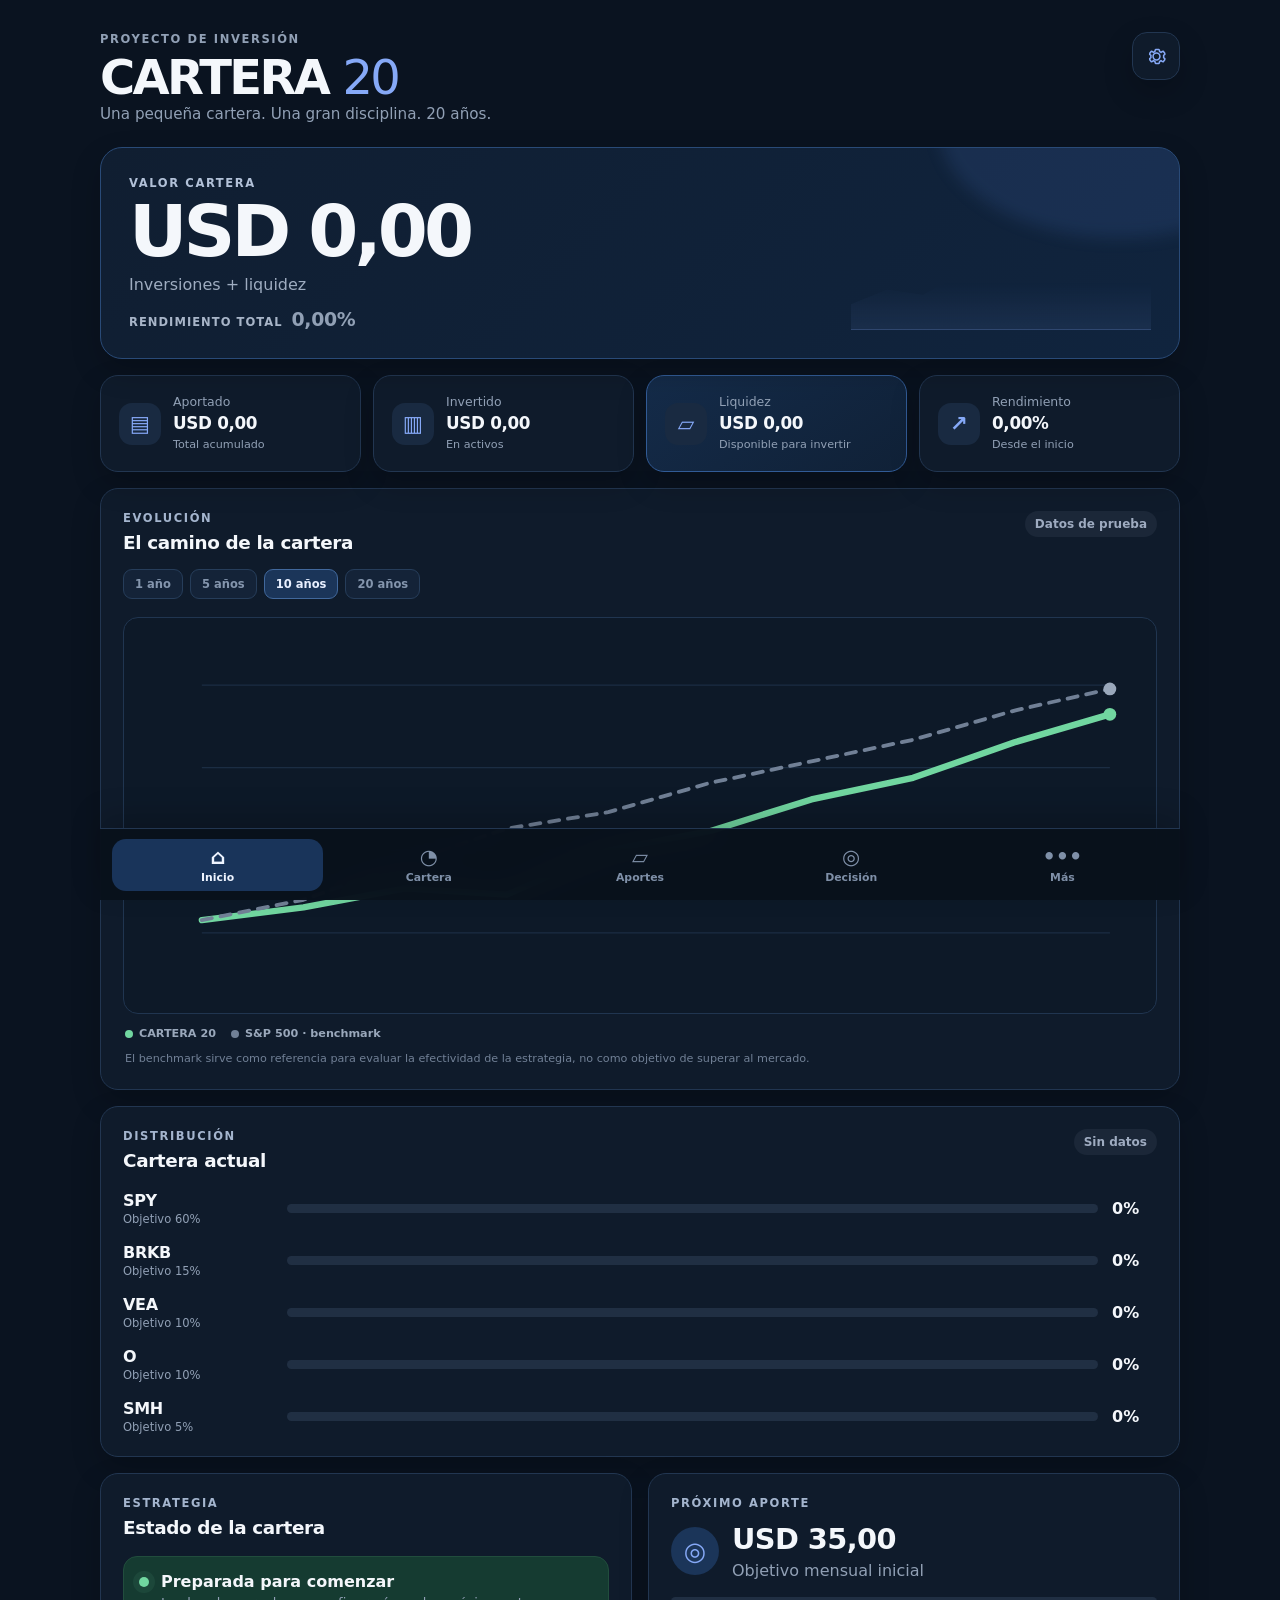
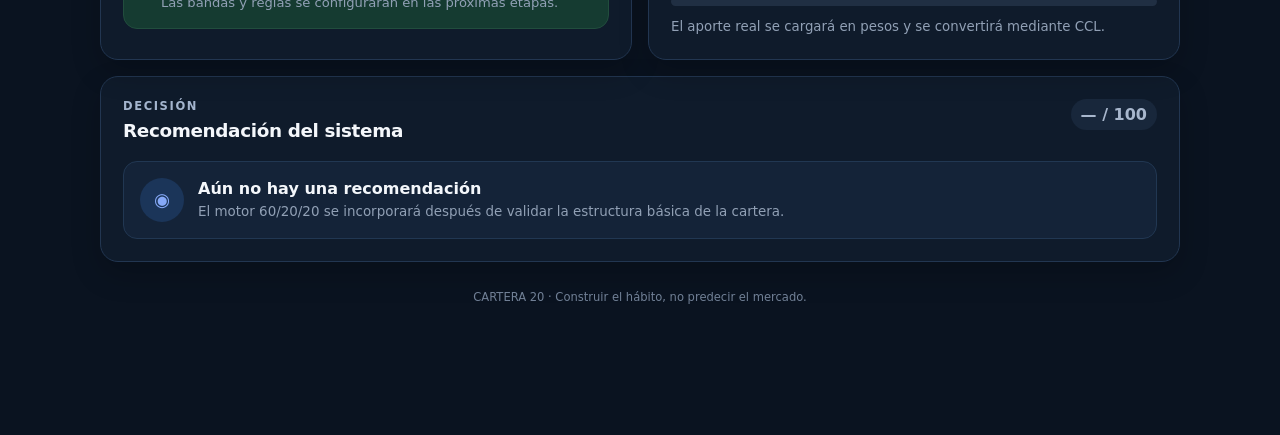
==== index.html @ 39bc940f "Fix Decision navigation from Dashboard" ====
<!DOCTYPE html>
<html lang="es">
<head>
  <meta charset="UTF-8">
  <meta name="viewport" content="width=device-width, initial-scale=1.0">
  <meta name="theme-color" content="#0d1726">
  <title>CARTERA 20</title>
  <link rel="stylesheet" href="style.css">
  <style>
    .evolution-panel { overflow: hidden; }
    .evolution-controls { display:flex; gap:7px; margin:-4px 0 18px; overflow-x:auto; scrollbar-width:none; }
    .evolution-controls::-webkit-scrollbar { display:none; }
    .evolution-controls button { border:1px solid #263d5a; background:#142338; color:#8495ad; border-radius:9px; padding:7px 11px; font-size:.72rem; font-weight:750; cursor:pointer; white-space:nowrap; }
    .evolution-controls button.active { background:#1b3559; border-color:#41689c; color:#e8efff; }
    .chart-wrap { width:100%; overflow:hidden; border:1px solid #203550; border-radius:15px; background:#0d1928; padding:10px 8px 4px; }
    .evolution-chart { display:block; width:100%; height:auto; min-height:190px; }
    .chart-grid { stroke:#1b2d43; stroke-width:1; }
    .portfolio-line { fill:none; stroke:#71d6a0; stroke-width:5; stroke-linecap:round; stroke-linejoin:round; }
    .benchmark-line { fill:none; stroke:#718096; stroke-width:3; stroke-linecap:round; stroke-linejoin:round; stroke-dasharray:8 7; }
    .portfolio-point { fill:#71d6a0; }
    .benchmark-point { fill:#9aa8bb; }
    .chart-legend { display:flex; flex-wrap:wrap; gap:15px; margin:13px 2px 0; color:#9aa8bb; font-size:.7rem; font-weight:700; }
    .chart-legend span { display:flex; align-items:center; gap:6px; }
    .legend-dot { width:8px; height:8px; display:inline-block; border-radius:50%; }
    .portfolio-dot { background:#71d6a0; }
    .benchmark-dot { background:#718096; }
    .chart-note { margin:11px 2px 0; color:#718096; font-size:.7rem; line-height:1.45; }
    @media (max-width:480px) { .evolution-chart { min-height:165px; } .chart-legend { gap:10px; } }
  </style>
</head>
<body>
  <main class="app-shell">
    <header class="topbar">
      <div>
        <p class="eyebrow">PROYECTO DE INVERSIÓN</p>
        <h1>CARTERA <span>20</span></h1>
        <p class="tagline">Una pequeña cartera. Una gran disciplina. 20 años.</p>
      </div>
      <button class="icon-button" aria-label="Configuración" title="Configuración">
        <svg viewBox="0 0 24 24" aria-hidden="true"><path d="M12 8.4a3.6 3.6 0 1 0 0 7.2 3.6 3.6 0 0 0 0-7.2Z"/><path d="m19.4 13.2 1.3 1-.1 1.1-1.6 2.1-1.1-.2-1.2-.9a8 8 0 0 1-1.5.9l-.2 1.5-.9.7h-2.6l-.9-.7-.2-1.5a8 8 0 0 1-1.5-.9l-1.2.9-1.1.2-1.6-2.1-.1-1.1 1.3-1a8 8 0 0 1 0-2.4l-1.3-1 .1-1.1 1.6-2.1 1.1.2 1.2.9a8 8 0 0 1 1.5-.9l.2-1.5.9-.7h2.6l.9.7.2 1.5a8 8 0 0 1 1.5.9l1.2-.9 1.1-.2 1.6 2.1.1 1.1-1.3 1a8 8 0 0 1 0 2.4Z"/></svg>
      </button>
    </header>
    <section class="hero-card"><div><p class="section-label">VALOR CARTERA</p><div class="hero-value">USD 0,00</div><p class="hero-subtitle">Inversiones + liquidez</p><div style="display:flex;align-items:baseline;gap:9px;margin-top:14px;"><span style="color:#a8b5c8;font-size:.72rem;text-transform:uppercase;letter-spacing:.09em;font-weight:750;">Rendimiento total</span><strong style="color:#91a0b5;font-size:1.18rem;letter-spacing:-.02em;">0,00%</strong></div></div><div class="hero-chart-placeholder" aria-hidden="true"></div></section>
    <section class="stats-grid"><article class="stat-card"><div class="stat-icon">▤</div><div><span>Aportado</span><strong>USD 0,00</strong><small>Total acumulado</small></div></article><article class="stat-card"><div class="stat-icon">▥</div><div><span>Invertido</span><strong>USD 0,00</strong><small>En activos</small></div></article><article class="stat-card highlight"><div class="stat-icon">▱</div><div><span>Liquidez</span><strong>USD 0,00</strong><small>Disponible para invertir</small></div></article><article class="stat-card"><div class="stat-icon">↗</div><div><span>Rendimiento</span><strong>0,00%</strong><small>Desde el inicio</small></div></article></section>
    <section class="panel evolution-panel"><div class="panel-heading"><div><p class="section-label">EVOLUCIÓN</p><h2>El camino de la cartera</h2></div><span class="status neutral">Datos de prueba</span></div><div class="evolution-controls" aria-label="Período del gráfico"><button type="button">1 año</button><button type="button">5 años</button><button type="button" class="active">10 años</button><button type="button">20 años</button></div><div class="chart-wrap"><svg class="evolution-chart" viewBox="0 0 800 300" role="img" aria-label="Evolución ilustrativa de CARTERA 20 y benchmark S&P 500"><line x1="55" y1="45" x2="770" y2="45" class="chart-grid"/><line x1="55" y1="110" x2="770" y2="110" class="chart-grid"/><line x1="55" y1="175" x2="770" y2="175" class="chart-grid"/><line x1="55" y1="240" x2="770" y2="240" class="chart-grid"/><polyline points="55,230 135,220 215,205 295,210 375,175 455,160 535,135 615,118 695,90 770,68" class="portfolio-line"/><polyline points="55,230 135,214 215,185 295,158 375,145 455,122 535,105 615,88 695,65 770,48" class="benchmark-line"/><circle cx="770" cy="68" r="5" class="portfolio-point"/><circle cx="770" cy="48" r="5" class="benchmark-point"/></svg></div><div class="chart-legend"><span><i class="legend-dot portfolio-dot"></i>CARTERA 20</span><span><i class="legend-dot benchmark-dot"></i>S&amp;P 500 · benchmark</span></div><p class="chart-note">El benchmark sirve como referencia para evaluar la efectividad de la estrategia, no como objetivo de superar al mercado.</p></section>
    <section class="panel"><div class="panel-heading"><div><p class="section-label">DISTRIBUCIÓN</p><h2>Cartera actual</h2></div><span class="status neutral">Sin datos</span></div><div class="allocation-list"><div class="allocation-row"><div class="asset-name"><strong>SPY</strong><span>Objetivo 60%</span></div><div class="allocation-track"><div class="allocation-fill" style="width:0%"></div></div><strong>0%</strong></div><div class="allocation-row"><div class="asset-name"><strong>BRKB</strong><span>Objetivo 15%</span></div><div class="allocation-track"><div class="allocation-fill" style="width:0%"></div></div><strong>0%</strong></div><div class="allocation-row"><div class="asset-name"><strong>VEA</strong><span>Objetivo 10%</span></div><div class="allocation-track"><div class="allocation-fill" style="width:0%"></div></div><strong>0%</strong></div><div class="allocation-row"><div class="asset-name"><strong>O</strong><span>Objetivo 10%</span></div><div class="allocation-track"><div class="allocation-fill" style="width:0%"></div></div><strong>0%</strong></div><div class="allocation-row"><div class="asset-name"><strong>SMH</strong><span>Objetivo 5%</span></div><div class="allocation-track"><div class="allocation-fill" style="width:0%"></div></div><strong>0%</strong></div></div></section>
    <section class="two-column"><article class="panel strategy-card"><p class="section-label">ESTRATEGIA</p><h2>Estado de la cartera</h2><div class="strategy-status"><span class="status-dot"></span><div><strong>Preparada para comenzar</strong><p>Las bandas y reglas se configurarán en las próximas etapas.</p></div></div></article><article class="panel contribution-card"><p class="section-label">PRÓXIMO APORTE</p><div class="contribution-main"><div class="target-icon">◎</div><div><h2>USD 35,00</h2><p class="muted">Objetivo mensual inicial</p></div></div><div class="progress-track"><div class="progress-fill" style="width:0%"></div></div><small>El aporte real se cargará en pesos y se convertirá mediante CCL.</small></article></section>
    <section class="panel recommendation-card"><div class="panel-heading"><div><p class="section-label">DECISIÓN</p><h2>Recomendación del sistema</h2></div><span class="score-placeholder">— / 100</span></div><div class="empty-recommendation"><div class="decision-icon">◉</div><div><strong>Aún no hay una recomendación</strong><p>El motor 60/20/20 se incorporará después de validar la estructura básica de la cartera.</p></div></div></section><footer><p>CARTERA 20 · Construir el hábito, no predecir el mercado.</p></footer>
  </main>
  <nav class="bottom-nav" aria-label="Navegación principal"><a class="nav-item active" href="index.html"><span class="nav-icon">⌂</span><span>Inicio</span></a><a class="nav-item" href="cartera.html"><span class="nav-icon">◔</span><span>Cartera</span></a><a class="nav-item" href="aportes.html"><span class="nav-icon">▱</span><span>Aportes</span></a><a class="nav-item" href="decision.html"><span class="nav-icon">◎</span><span>Decisión</span></a><a class="nav-item" href="#"><span class="nav-icon">•••</span><span>Más</span></a></nav>
</body>
</html>
---- style.css ----
* { box-sizing: border-box; }

:root {
  --bg: #0a1320;
  --surface: #0f1b2b;
  --surface-2: #142338;
  --surface-3: #192a41;
  --text: #f4f7fb;
  --muted: #91a0b5;
  --line: #223651;
  --accent: #86a9f7;
  --accent-strong: #5d8fe9;
  --accent-soft: #1b3559;
  --success: #71d6a0;
  --success-soft: #153b31;
  --shadow: 0 12px 30px rgba(0, 0, 0, .20);
}

html { scroll-behavior: smooth; }
body { margin: 0; padding-bottom: 92px; background: var(--bg); color: var(--text); font-family: Inter, ui-sans-serif, system-ui, -apple-system, BlinkMacSystemFont, "Segoe UI", sans-serif; }
button, a { font: inherit; } button { color: inherit; }
.app-shell { width: min(1080px, calc(100% - 32px)); margin: 0 auto; padding: 32px 0 28px; }
.topbar { display: flex; align-items: flex-start; justify-content: space-between; gap: 20px; margin-bottom: 24px; }
.eyebrow, .section-label { margin: 0 0 7px; font-size: .72rem; font-weight: 800; letter-spacing: .14em; color: var(--muted); }
.section-label { color: #a4b5ce; }
h1, h2, p { margin-top: 0; } h1 { margin-bottom: 4px; font-size: clamp(2rem, 5vw, 3rem); line-height: 1; letter-spacing: -.055em; } h1 span { color: var(--accent); font-weight: 400; } h2 { margin-bottom: 0; font-size: 1.15rem; letter-spacing: -.02em; }
.tagline { margin: 0; color: var(--muted); font-size: .95rem; }
.icon-button { width: 48px; height: 48px; display: grid; place-items: center; flex: 0 0 auto; border: 1px solid var(--line); border-radius: 15px; background: var(--surface); box-shadow: var(--shadow); cursor: pointer; text-decoration: none; color: var(--accent); font-size: 1.4rem; }
.icon-button svg { width: 23px; height: 23px; fill: none; stroke: var(--accent); stroke-width: 1.6; stroke-linecap: round; stroke-linejoin: round; }

.hero-card { position: relative; overflow: hidden; display: flex; align-items: flex-end; justify-content: space-between; min-height: 190px; padding: 28px; margin-bottom: 16px; border: 1px solid #294a77; border-radius: 22px; background: linear-gradient(135deg, #101e31 0%, #10243e 100%); box-shadow: var(--shadow); }
.hero-card::after { content: ""; position: absolute; width: 360px; height: 220px; right: -120px; top: -130px; border-radius: 50%; background: rgba(93, 143, 233, .12); filter: blur(8px); }
.hero-card .section-label { color: #b2c1d8; }
.hero-value { font-size: clamp(2.6rem, 7vw, 4.5rem); line-height: .95; font-weight: 760; letter-spacing: -.055em; }
.hero-subtitle { margin: 10px 0 0; color: #9eacc0; }
.hero-chart-placeholder { width: 300px; height: 105px; opacity: .55; background: linear-gradient(180deg, transparent 54%, rgba(134,169,247,.16)); clip-path: polygon(0 75%, 12% 61%, 24% 66%, 36% 47%, 48% 51%, 61% 28%, 73% 38%, 85% 20%, 100% 4%, 100% 100%, 0 100%); border-bottom: 1px solid rgba(134,169,247,.5); }

.stats-grid { display: grid; grid-template-columns: repeat(4, 1fr); gap: 12px; margin-bottom: 16px; }
.stat-card, .panel { background: var(--surface); border: 1px solid var(--line); border-radius: 18px; box-shadow: var(--shadow); }
.stat-card { display: flex; gap: 12px; align-items: center; padding: 18px; }
.stat-icon { width: 42px; height: 42px; flex: 0 0 42px; display: grid; place-items: center; border-radius: 13px; background: var(--surface-3); color: var(--accent); font-size: 1.35rem; font-weight: 700; }
.stat-card span { display: block; color: var(--muted); font-size: .78rem; margin-bottom: 4px; } .stat-card strong { display: block; font-size: 1.05rem; letter-spacing: -.02em; } .stat-card small { display: block; margin-top: 4px; color: var(--muted); font-size: .7rem; }
.stat-card.highlight { border-color: #315b96; background: linear-gradient(145deg, #142b49, #102137); }

.panel { padding: 22px; margin-bottom: 16px; }
.panel-heading { display: flex; justify-content: space-between; align-items: flex-start; gap: 16px; margin-bottom: 20px; }
.status, .asset-status { padding: 6px 10px; border-radius: 999px; font-size: .75rem; font-weight: 700; white-space: nowrap; }
.status.neutral, .asset-status.neutral { background: #1b2738; color: #9eabc0; }
.status-dot { width: 10px; height: 10px; flex: 0 0 10px; margin-top: 5px; border-radius: 50%; background: var(--success); box-shadow: 0 0 0 6px rgba(113,214,160,.08); }

.allocation-list { display: grid; gap: 17px; }
.allocation-row { display: grid; grid-template-columns: 150px 1fr 45px; gap: 14px; align-items: center; }
.asset-name { display: flex; flex-direction: column; gap: 2px; } .asset-name strong { letter-spacing: -.02em; } .asset-name span { color: var(--muted); font-size: .72rem; }
.allocation-track, .progress-track { height: 9px; background: #202f43; border-radius: 999px; overflow: hidden; }
.allocation-fill, .progress-fill { height: 100%; background: linear-gradient(90deg, #668edc, #94b3fa); border-radius: inherit; }

.two-column { display: grid; grid-template-columns: 1fr 1fr; gap: 16px; }
.strategy-status { display: flex; gap: 12px; margin-top: 18px; padding: 15px; border: 1px solid #214d3d; border-radius: 14px; background: var(--success-soft); }
.strategy-status strong { display: block; } .strategy-status p { margin: 3px 0 0; color: var(--muted); font-size: .82rem; line-height: 1.4; }
.contribution-main { display: flex; align-items: center; gap: 13px; margin-top: 12px; } .contribution-card h2 { font-size: 1.8rem; }
.target-icon, .decision-icon { width: 48px; height: 48px; flex: 0 0 48px; display: grid; place-items: center; border-radius: 50%; background: var(--accent-soft); color: var(--accent); font-size: 1.6rem; }
.muted { color: var(--muted); margin: 5px 0 0; } .progress-track { margin: 17px 0 10px; } small { color: var(--muted); line-height: 1.4; }
.score-placeholder { padding: 6px 10px; border-radius: 999px; background: #18273b; font-weight: 800; color: #a8b7cd; }
.empty-recommendation { display: flex; align-items: center; gap: 14px; padding: 16px; border: 1px solid #213752; border-radius: 14px; background: var(--surface-2); }
.decision-icon { width: 44px; height: 44px; flex-basis: 44px; font-size: 1.15rem; } .empty-recommendation p { margin: 4px 0 0; color: var(--muted); font-size: .84rem; line-height: 1.45; }

/* Pantalla Cartera */
.portfolio-summary { display: grid; grid-template-columns: 1fr auto auto; gap: 24px; align-items: end; padding: 24px; margin-bottom: 16px; border: 1px solid #294a77; border-radius: 20px; background: linear-gradient(135deg, #101e31 0%, #10243e 100%); box-shadow: var(--shadow); }
.portfolio-total { font-size: clamp(2.2rem, 6vw, 3.5rem); font-weight: 760; line-height: .95; letter-spacing: -.05em; }
.portfolio-mini-stat { min-width: 100px; padding-left: 20px; border-left: 1px solid #2b4668; } .portfolio-mini-stat span { display: block; color: var(--muted); font-size: .72rem; margin-bottom: 5px; } .portfolio-mini-stat strong { font-size: 1.35rem; }
.portfolio-list { display: grid; gap: 12px; }
.asset-card { padding: 17px; border: 1px solid #213650; border-radius: 16px; background: var(--surface-2); }
.asset-head { display: grid; grid-template-columns: 52px 1fr auto; gap: 12px; align-items: center; }
.ticker-badge { width: 52px; height: 42px; display: grid; place-items: center; border-radius: 11px; background: var(--surface-3); color: var(--accent); font-weight: 850; letter-spacing: -.03em; }
.asset-title strong { display: block; font-size: .96rem; } .asset-title span { display: block; margin-top: 3px; color: var(--muted); font-size: .7rem; }
.asset-metrics { display: grid; grid-template-columns: repeat(4, 1fr); gap: 8px; margin: 16px 0 13px; padding: 12px 0; border-top: 1px solid #20334d; border-bottom: 1px solid #20334d; }
.asset-metrics span { display: block; color: var(--muted); font-size: .67rem; margin-bottom: 3px; } .asset-metrics strong { font-size: .9rem; }
.asset-progress { display: flex; align-items: center; gap: 10px; } .asset-progress-track { height: 6px; flex: 1; overflow: hidden; background: #202f43; border-radius: 999px; } .asset-progress-fill { height: 100%; background: #6e92df; border-radius: inherit; } .asset-progress > span { color: #91a0b5; font-size: .67rem; white-space: nowrap; }
.add-asset-panel { display: flex; align-items: center; justify-content: space-between; gap: 18px; padding: 16px 18px; }
.add-asset-copy { display: flex; align-items: center; gap: 12px; } .add-asset-copy p { margin: 3px 0 0; color: var(--muted); font-size: .76rem; line-height: 1.4; } .small-plus { width: 36px; height: 36px; display: grid; place-items: center; border-radius: 11px; background: var(--surface-3); color: var(--accent); font-size: 1.2rem; }
.secondary-button { border: 1px solid #31517b; border-radius: 11px; padding: 9px 13px; background: transparent; color: #a9c1ef; font-size: .76rem; font-weight: 750; cursor: pointer; white-space: nowrap; }
.secondary-button:hover { background: var(--accent-soft); }

footer { text-align: center; padding-top: 12px; color: #718096; font-size: .72rem; }
.bottom-nav { position: fixed; z-index: 10; left: 50%; bottom: 0; transform: translateX(-50%); width: min(1080px, 100%); display: grid; grid-template-columns: repeat(5, 1fr); padding: 10px 12px 9px; border-top: 1px solid var(--line); background: rgba(9, 17, 28, .96); backdrop-filter: blur(14px); box-shadow: 0 -12px 30px rgba(0,0,0,.18); }
.nav-item { min-width: 0; display: flex; flex-direction: column; align-items: center; gap: 3px; padding: 7px 5px; border-radius: 14px; color: #7f90a8; text-decoration: none; font-size: .68rem; font-weight: 600; }
.nav-item.active { color: #eef4ff; background: #19345a; } .nav-icon { height: 22px; display: grid; place-items: center; font-size: 1.3rem; line-height: 1; }

@media (max-width: 760px) {
  .app-shell { width: min(100% - 20px, 620px); padding-top: 28px; }
  .stats-grid { grid-template-columns: repeat(2, 1fr); } .two-column { grid-template-columns: 1fr; }
  .hero-card { min-height: 170px; } .hero-chart-placeholder { width: 180px; height: 85px; }
  .allocation-row { grid-template-columns: 105px 1fr 40px; gap: 9px; } .panel, .hero-card { padding: 18px; }
  .portfolio-summary { grid-template-columns: 1fr auto; } .portfolio-mini-stat:last-child { grid-column: 2; grid-row: 1; }
}

@media (max-width: 480px) {
  .app-shell { width: calc(100% - 20px); } .topbar { align-items: center; } .icon-button { width: 44px; height: 44px; } .tagline { font-size: .84rem; }
  .hero-card { min-height: 170px; } .hero-chart-placeholder { display: none; } .stats-grid { gap: 10px; }
  .stat-card { min-height: 106px; align-items: flex-start; padding: 14px; } .stat-icon { width: 38px; height: 38px; flex-basis: 38px; } .stat-card strong { font-size: .98rem; } .stat-card small { font-size: .66rem; }
  .allocation-row { grid-template-columns: 88px 1fr 34px; } .asset-name strong { font-size: .9rem; } .asset-name span { font-size: .65rem; } .panel { padding: 17px; }
  .bottom-nav { padding-left: 6px; padding-right: 6px; } .nav-item { font-size: .64rem; }
  .portfolio-summary { grid-template-columns: 1fr 1fr; gap: 15px; padding: 18px; } .portfolio-total { font-size: 2.1rem; } .portfolio-mini-stat { min-width: 0; padding-left: 12px; }
  .asset-head { grid-template-columns: 46px 1fr; } .asset-status { grid-column: 2; justify-self: start; margin-top: -4px; } .ticker-badge { width: 46px; height: 40px; }
  .asset-metrics { grid-template-columns: repeat(2, 1fr); row-gap: 12px; } .asset-progress > span { font-size: .61rem; }
  .add-asset-panel { align-items: flex-start; flex-direction: column; } .secondary-button { width: 100%; }
}
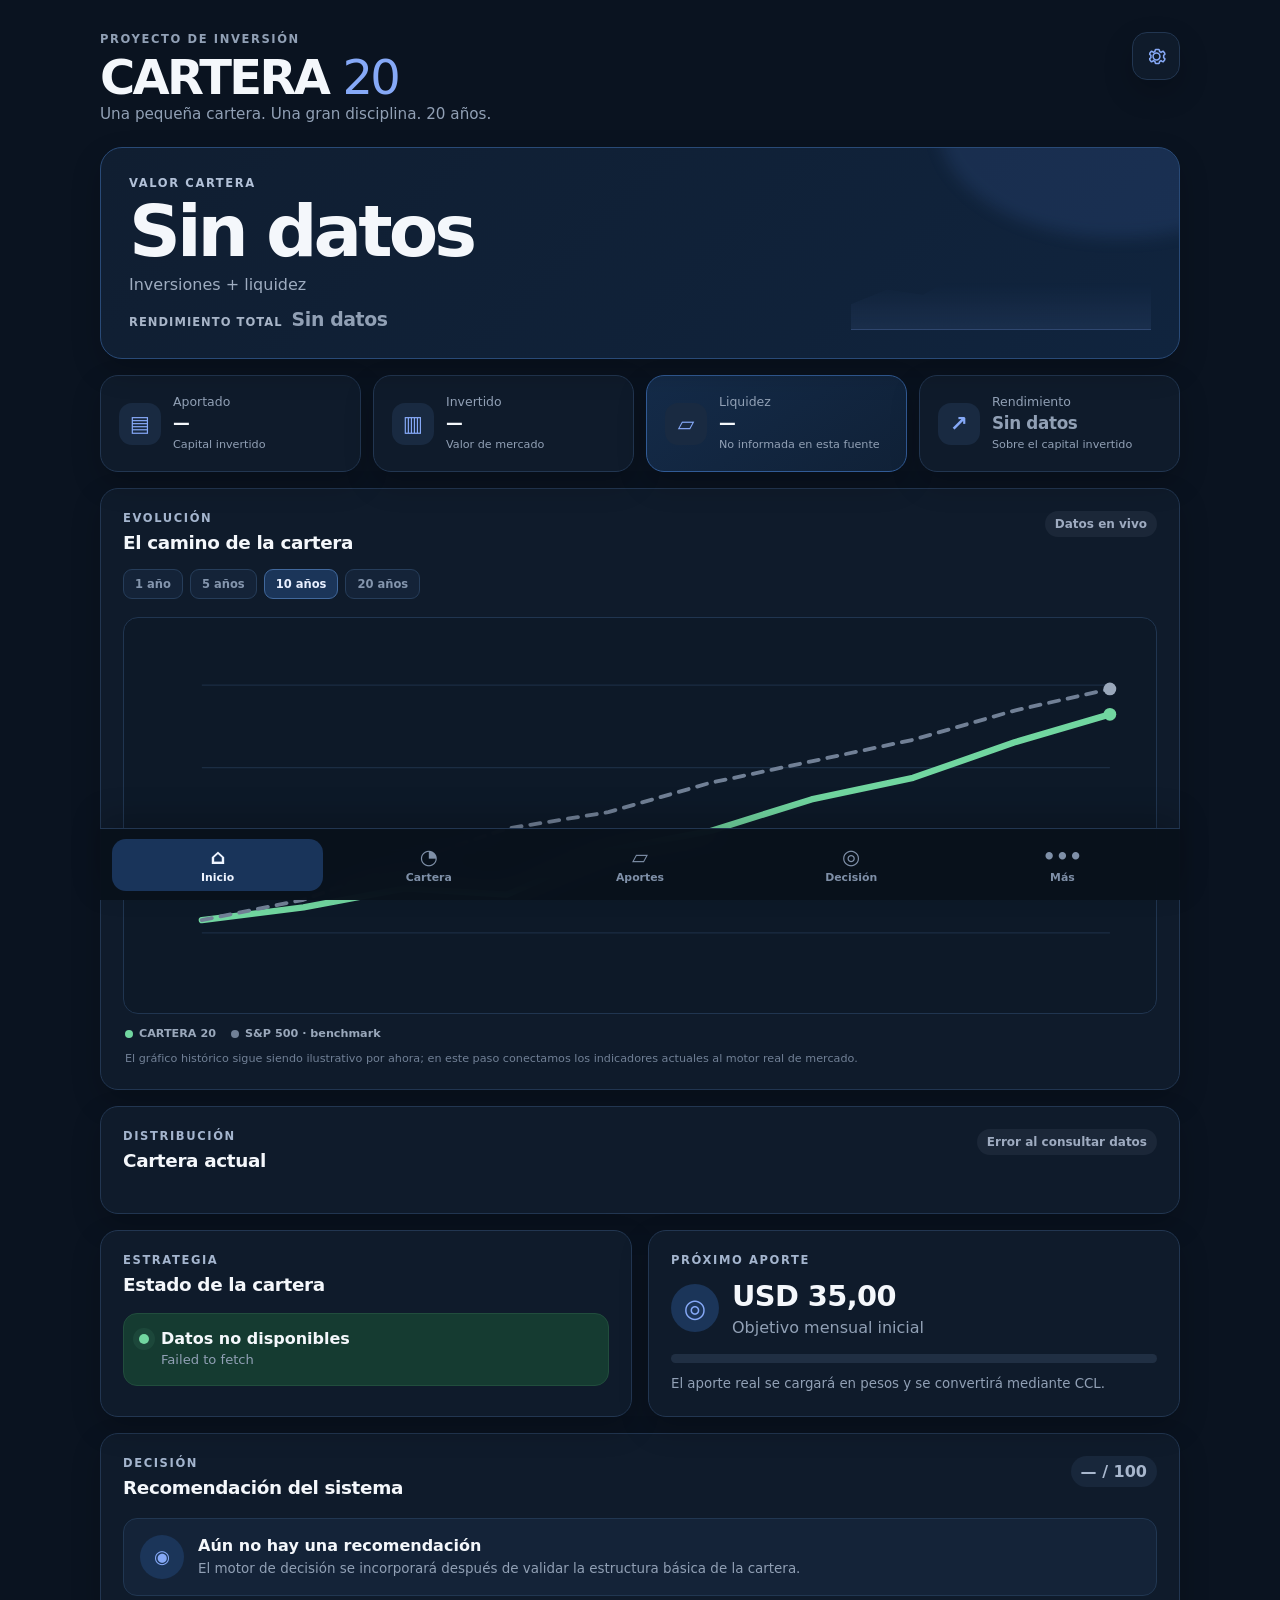
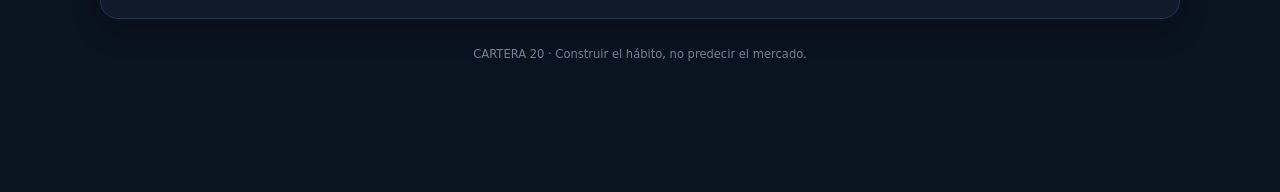
==== commit b351978f: "Conectar Inicio al motor de datos en vivo" ====
--- a/index.html
+++ b/index.html
@@ -7,46 +7,68 @@
   <title>CARTERA 20</title>
   <link rel="stylesheet" href="style.css">
   <style>
-    .evolution-panel { overflow: hidden; }
-    .evolution-controls { display:flex; gap:7px; margin:-4px 0 18px; overflow-x:auto; scrollbar-width:none; }
-    .evolution-controls::-webkit-scrollbar { display:none; }
-    .evolution-controls button { border:1px solid #263d5a; background:#142338; color:#8495ad; border-radius:9px; padding:7px 11px; font-size:.72rem; font-weight:750; cursor:pointer; white-space:nowrap; }
-    .evolution-controls button.active { background:#1b3559; border-color:#41689c; color:#e8efff; }
-    .chart-wrap { width:100%; overflow:hidden; border:1px solid #203550; border-radius:15px; background:#0d1928; padding:10px 8px 4px; }
-    .evolution-chart { display:block; width:100%; height:auto; min-height:190px; }
-    .chart-grid { stroke:#1b2d43; stroke-width:1; }
-    .portfolio-line { fill:none; stroke:#71d6a0; stroke-width:5; stroke-linecap:round; stroke-linejoin:round; }
-    .benchmark-line { fill:none; stroke:#718096; stroke-width:3; stroke-linecap:round; stroke-linejoin:round; stroke-dasharray:8 7; }
-    .portfolio-point { fill:#71d6a0; }
-    .benchmark-point { fill:#9aa8bb; }
-    .chart-legend { display:flex; flex-wrap:wrap; gap:15px; margin:13px 2px 0; color:#9aa8bb; font-size:.7rem; font-weight:700; }
-    .chart-legend span { display:flex; align-items:center; gap:6px; }
-    .legend-dot { width:8px; height:8px; display:inline-block; border-radius:50%; }
-    .portfolio-dot { background:#71d6a0; }
-    .benchmark-dot { background:#718096; }
-    .chart-note { margin:11px 2px 0; color:#718096; font-size:.7rem; line-height:1.45; }
-    @media (max-width:480px) { .evolution-chart { min-height:165px; } .chart-legend { gap:10px; } }
+    .evolution-panel{overflow:hidden}.evolution-controls{display:flex;gap:7px;margin:-4px 0 18px;overflow-x:auto;scrollbar-width:none}.evolution-controls::-webkit-scrollbar{display:none}.evolution-controls button{border:1px solid #263d5a;background:#142338;color:#8495ad;border-radius:9px;padding:7px 11px;font-size:.72rem;font-weight:750;cursor:pointer;white-space:nowrap}.evolution-controls button.active{background:#1b3559;border-color:#41689c;color:#e8efff}.chart-wrap{width:100%;overflow:hidden;border:1px solid #203550;border-radius:15px;background:#0d1928;padding:10px 8px 4px}.evolution-chart{display:block;width:100%;height:auto;min-height:190px}.chart-grid{stroke:#1b2d43;stroke-width:1}.portfolio-line{fill:none;stroke:#71d6a0;stroke-width:5;stroke-linecap:round;stroke-linejoin:round}.benchmark-line{fill:none;stroke:#718096;stroke-width:3;stroke-linecap:round;stroke-linejoin:round;stroke-dasharray:8 7}.portfolio-point{fill:#71d6a0}.benchmark-point{fill:#9aa8bb}.chart-legend{display:flex;flex-wrap:wrap;gap:15px;margin:13px 2px 0;color:#9aa8bb;font-size:.7rem;font-weight:700}.chart-legend span{display:flex;align-items:center;gap:6px}.legend-dot{width:8px;height:8px;display:inline-block;border-radius:50%}.portfolio-dot{background:#71d6a0}.benchmark-dot{background:#718096}.chart-note{margin:11px 2px 0;color:#718096;font-size:.7rem;line-height:1.45}.live-positive{color:#71d6a0!important}.live-negative{color:#ff8f8f!important}.live-neutral{color:#91a0b5!important}.live-status{white-space:nowrap}@media(max-width:480px){.evolution-chart{min-height:165px}.chart-legend{gap:10px}}
   </style>
 </head>
 <body>
   <main class="app-shell">
-    <header class="topbar">
-      <div>
-        <p class="eyebrow">PROYECTO DE INVERSIÓN</p>
-        <h1>CARTERA <span>20</span></h1>
-        <p class="tagline">Una pequeña cartera. Una gran disciplina. 20 años.</p>
-      </div>
-      <button class="icon-button" aria-label="Configuración" title="Configuración">
-        <svg viewBox="0 0 24 24" aria-hidden="true"><path d="M12 8.4a3.6 3.6 0 1 0 0 7.2 3.6 3.6 0 0 0 0-7.2Z"/><path d="m19.4 13.2 1.3 1-.1 1.1-1.6 2.1-1.1-.2-1.2-.9a8 8 0 0 1-1.5.9l-.2 1.5-.9.7h-2.6l-.9-.7-.2-1.5a8 8 0 0 1-1.5-.9l-1.2.9-1.1.2-1.6-2.1-.1-1.1 1.3-1a8 8 0 0 1 0-2.4l-1.3-1 .1-1.1 1.6-2.1 1.1.2 1.2.9a8 8 0 0 1 1.5-.9l.2-1.5.9-.7h2.6l.9.7.2 1.5a8 8 0 0 1 1.5.9l1.2-.9 1.1-.2 1.6 2.1.1 1.1-1.3 1a8 8 0 0 1 0 2.4Z"/></svg>
-      </button>
-    </header>
-    <section class="hero-card"><div><p class="section-label">VALOR CARTERA</p><div class="hero-value">USD 0,00</div><p class="hero-subtitle">Inversiones + liquidez</p><div style="display:flex;align-items:baseline;gap:9px;margin-top:14px;"><span style="color:#a8b5c8;font-size:.72rem;text-transform:uppercase;letter-spacing:.09em;font-weight:750;">Rendimiento total</span><strong style="color:#91a0b5;font-size:1.18rem;letter-spacing:-.02em;">0,00%</strong></div></div><div class="hero-chart-placeholder" aria-hidden="true"></div></section>
-    <section class="stats-grid"><article class="stat-card"><div class="stat-icon">▤</div><div><span>Aportado</span><strong>USD 0,00</strong><small>Total acumulado</small></div></article><article class="stat-card"><div class="stat-icon">▥</div><div><span>Invertido</span><strong>USD 0,00</strong><small>En activos</small></div></article><article class="stat-card highlight"><div class="stat-icon">▱</div><div><span>Liquidez</span><strong>USD 0,00</strong><small>Disponible para invertir</small></div></article><article class="stat-card"><div class="stat-icon">↗</div><div><span>Rendimiento</span><strong>0,00%</strong><small>Desde el inicio</small></div></article></section>
-    <section class="panel evolution-panel"><div class="panel-heading"><div><p class="section-label">EVOLUCIÓN</p><h2>El camino de la cartera</h2></div><span class="status neutral">Datos de prueba</span></div><div class="evolution-controls" aria-label="Período del gráfico"><button type="button">1 año</button><button type="button">5 años</button><button type="button" class="active">10 años</button><button type="button">20 años</button></div><div class="chart-wrap"><svg class="evolution-chart" viewBox="0 0 800 300" role="img" aria-label="Evolución ilustrativa de CARTERA 20 y benchmark S&P 500"><line x1="55" y1="45" x2="770" y2="45" class="chart-grid"/><line x1="55" y1="110" x2="770" y2="110" class="chart-grid"/><line x1="55" y1="175" x2="770" y2="175" class="chart-grid"/><line x1="55" y1="240" x2="770" y2="240" class="chart-grid"/><polyline points="55,230 135,220 215,205 295,210 375,175 455,160 535,135 615,118 695,90 770,68" class="portfolio-line"/><polyline points="55,230 135,214 215,185 295,158 375,145 455,122 535,105 615,88 695,65 770,48" class="benchmark-line"/><circle cx="770" cy="68" r="5" class="portfolio-point"/><circle cx="770" cy="48" r="5" class="benchmark-point"/></svg></div><div class="chart-legend"><span><i class="legend-dot portfolio-dot"></i>CARTERA 20</span><span><i class="legend-dot benchmark-dot"></i>S&amp;P 500 · benchmark</span></div><p class="chart-note">El benchmark sirve como referencia para evaluar la efectividad de la estrategia, no como objetivo de superar al mercado.</p></section>
-    <section class="panel"><div class="panel-heading"><div><p class="section-label">DISTRIBUCIÓN</p><h2>Cartera actual</h2></div><span class="status neutral">Sin datos</span></div><div class="allocation-list"><div class="allocation-row"><div class="asset-name"><strong>SPY</strong><span>Objetivo 60%</span></div><div class="allocation-track"><div class="allocation-fill" style="width:0%"></div></div><strong>0%</strong></div><div class="allocation-row"><div class="asset-name"><strong>BRKB</strong><span>Objetivo 15%</span></div><div class="allocation-track"><div class="allocation-fill" style="width:0%"></div></div><strong>0%</strong></div><div class="allocation-row"><div class="asset-name"><strong>VEA</strong><span>Objetivo 10%</span></div><div class="allocation-track"><div class="allocation-fill" style="width:0%"></div></div><strong>0%</strong></div><div class="allocation-row"><div class="asset-name"><strong>O</strong><span>Objetivo 10%</span></div><div class="allocation-track"><div class="allocation-fill" style="width:0%"></div></div><strong>0%</strong></div><div class="allocation-row"><div class="asset-name"><strong>SMH</strong><span>Objetivo 5%</span></div><div class="allocation-track"><div class="allocation-fill" style="width:0%"></div></div><strong>0%</strong></div></div></section>
-    <section class="two-column"><article class="panel strategy-card"><p class="section-label">ESTRATEGIA</p><h2>Estado de la cartera</h2><div class="strategy-status"><span class="status-dot"></span><div><strong>Preparada para comenzar</strong><p>Las bandas y reglas se configurarán en las próximas etapas.</p></div></div></article><article class="panel contribution-card"><p class="section-label">PRÓXIMO APORTE</p><div class="contribution-main"><div class="target-icon">◎</div><div><h2>USD 35,00</h2><p class="muted">Objetivo mensual inicial</p></div></div><div class="progress-track"><div class="progress-fill" style="width:0%"></div></div><small>El aporte real se cargará en pesos y se convertirá mediante CCL.</small></article></section>
-    <section class="panel recommendation-card"><div class="panel-heading"><div><p class="section-label">DECISIÓN</p><h2>Recomendación del sistema</h2></div><span class="score-placeholder">— / 100</span></div><div class="empty-recommendation"><div class="decision-icon">◉</div><div><strong>Aún no hay una recomendación</strong><p>El motor 60/20/20 se incorporará después de validar la estructura básica de la cartera.</p></div></div></section><footer><p>CARTERA 20 · Construir el hábito, no predecir el mercado.</p></footer>
+    <header class="topbar"><div><p class="eyebrow">PROYECTO DE INVERSIÓN</p><h1>CARTERA <span>20</span></h1><p class="tagline">Una pequeña cartera. Una gran disciplina. 20 años.</p></div><button class="icon-button" aria-label="Configuración" title="Configuración"><svg viewBox="0 0 24 24" aria-hidden="true"><path d="M12 8.4a3.6 3.6 0 1 0 0 7.2 3.6 3.6 0 0 0 0-7.2Z"/><path d="m19.4 13.2 1.3 1-.1 1.1-1.6 2.1-1.1-.2-1.2-.9a8 8 0 0 1-1.5.9l-.2 1.5-.9.7h-2.6l-.9-.7-.2-1.5a8 8 0 0 1-1.5-.9l-1.2.9-1.1.2-1.6-2.1-.1-1.1 1.3-1a8 8 0 0 1 0-2.4l-1.3-1 .1-1.1 1.6-2.1 1.1.2 1.2.9a8 8 0 0 1 1.5-.9l.2-1.5.9-.7h2.6l.9.7.2 1.5a8 8 0 0 1 1.5.9l1.2-.9 1.1-.2 1.6 2.1.1 1.1-1.3 1a8 8 0 0 1 0 2.4Z"/></svg></button></header>
+    <section class="hero-card"><div><p class="section-label">VALOR CARTERA</p><div id="hero-total" class="hero-value">Cargando…</div><p class="hero-subtitle">Inversiones + liquidez</p><div style="display:flex;align-items:baseline;gap:9px;margin-top:14px;"><span style="color:#a8b5c8;font-size:.72rem;text-transform:uppercase;letter-spacing:.09em;font-weight:750;">Rendimiento total</span><strong id="hero-performance" class="live-neutral" style="font-size:1.18rem;letter-spacing:-.02em;">Calculando…</strong></div></div><div class="hero-chart-placeholder" aria-hidden="true"></div></section>
+    <section class="stats-grid"><article class="stat-card"><div class="stat-icon">▤</div><div><span>Aportado</span><strong id="stat-cost">—</strong><small>Capital invertido</small></div></article><article class="stat-card"><div class="stat-icon">▥</div><div><span>Invertido</span><strong id="stat-invested">—</strong><small>Valor de mercado</small></div></article><article class="stat-card highlight"><div class="stat-icon">▱</div><div><span>Liquidez</span><strong id="stat-cash">—</strong><small>No informada en esta fuente</small></div></article><article class="stat-card"><div class="stat-icon">↗</div><div><span>Rendimiento</span><strong id="stat-performance" class="live-neutral">—</strong><small>Sobre el capital invertido</small></div></article></section>
+    <section class="panel evolution-panel"><div class="panel-heading"><div><p class="section-label">EVOLUCIÓN</p><h2>El camino de la cartera</h2></div><span id="evolution-status" class="status neutral live-status">Datos en vivo</span></div><div class="evolution-controls" aria-label="Período del gráfico"><button type="button">1 año</button><button type="button">5 años</button><button type="button" class="active">10 años</button><button type="button">20 años</button></div><div class="chart-wrap"><svg class="evolution-chart" viewBox="0 0 800 300" role="img" aria-label="Evolución ilustrativa de CARTERA 20 y benchmark S&P 500"><line x1="55" y1="45" x2="770" y2="45" class="chart-grid"/><line x1="55" y1="110" x2="770" y2="110" class="chart-grid"/><line x1="55" y1="175" x2="770" y2="175" class="chart-grid"/><line x1="55" y1="240" x2="770" y2="240" class="chart-grid"/><polyline points="55,230 135,220 215,205 295,210 375,175 455,160 535,135 615,118 695,90 770,68" class="portfolio-line"/><polyline points="55,230 135,214 215,185 295,158 375,145 455,122 535,105 615,88 695,65 770,48" class="benchmark-line"/><circle cx="770" cy="68" r="5" class="portfolio-point"/><circle cx="770" cy="48" r="5" class="benchmark-point"/></svg></div><div class="chart-legend"><span><i class="legend-dot portfolio-dot"></i>CARTERA 20</span><span><i class="legend-dot benchmark-dot"></i>S&amp;P 500 · benchmark</span></div><p class="chart-note">El gráfico histórico sigue siendo ilustrativo por ahora; en este paso conectamos los indicadores actuales al motor real de mercado.</p></section>
+    <section class="panel"><div class="panel-heading"><div><p class="section-label">DISTRIBUCIÓN</p><h2>Cartera actual</h2></div><span id="allocation-status" class="status neutral live-status">Consultando datos…</span></div><div id="allocation-list" class="allocation-list"></div></section>
+    <section class="two-column"><article class="panel strategy-card"><p class="section-label">ESTRATEGIA</p><h2>Estado de la cartera</h2><div class="strategy-status"><span class="status-dot"></span><div><strong id="strategy-title">Consultando bandas…</strong><p id="strategy-text">El estado se calcula con los pesos actuales de los cinco activos.</p></div></div></article><article class="panel contribution-card"><p class="section-label">PRÓXIMO APORTE</p><div class="contribution-main"><div class="target-icon">◎</div><div><h2>USD 35,00</h2><p class="muted">Objetivo mensual inicial</p></div></div><div class="progress-track"><div class="progress-fill" style="width:0%"></div></div><small>El aporte real se cargará en pesos y se convertirá mediante CCL.</small></article></section>
+    <section class="panel recommendation-card"><div class="panel-heading"><div><p class="section-label">DECISIÓN</p><h2>Recomendación del sistema</h2></div><span class="score-placeholder">— / 100</span></div><div class="empty-recommendation"><div class="decision-icon">◉</div><div><strong>Aún no hay una recomendación</strong><p>El motor de decisión se incorporará después de validar la estructura básica de la cartera.</p></div></div></section><footer><p>CARTERA 20 · Construir el hábito, no predecir el mercado.</p></footer>
   </main>
-  <nav class="bottom-nav" aria-label="Navegación principal"><a class="nav-item active" href="index.html"><span class="nav-icon">⌂</span><span>Inicio</span></a><a class="nav-item" href="cartera.html"><span class="nav-icon">◔</span><span>Cartera</span></a><a class="nav-item" href="aportes.html"><span class="nav-icon">▱</span><span>Aportes</span></a><a class="nav-item" href="decision.html"><span class="nav-icon">◎</span><span>Decisión</span></a><a class="nav-item" href="#"><span class="nav-icon">•••</span><span>Más</span></a></nav>
+  <nav class="bottom-nav" aria-label="Navegación principal"><a class="nav-item active" href="index.html"><span class="nav-icon">⌂</span><span>Inicio</span></a><a class="nav-item" href="cartera.html"><span class="nav-icon">◔</span><span>Cartera</span></a><a class="nav-item" href="aportes.html"><span class="nav-icon">▱</span><span>Aportes</span></a><a class="nav-item" href="decision.html"><span class="nav-icon">◎</span><span>Decisión</span></a><a class="nav-item" href="decision.html"><span class="nav-icon">•••</span><span>Más</span></a></nav>
+  <script src="market-data.js"></script>
+  <script>
+  (()=>{
+    const SHEET_ID='1oVR-CTWE5VmIoy1ly_fJrcrT6ZgtJLllUQBp6iGarv4';
+    const CCL=1523.74;
+    const assets=[
+      {ticker:'SPY',target:60,lower:55,upper:65,units:23,ppc:18479.35},
+      {ticker:'BRKB',target:15,lower:12,upper:18,units:3,ppc:32880.00},
+      {ticker:'VEA',target:10,lower:8,upper:12,units:8,ppc:10698.75},
+      {ticker:'O',target:10,lower:8,upper:12,units:11,ppc:7053.18},
+      {ticker:'SMH',target:5,lower:3,upper:7,units:3,ppc:15948.89}
+    ];
+    const money=v=>new Intl.NumberFormat('es-AR',{minimumFractionDigits:2,maximumFractionDigits:2}).format(v);
+    const pct=v=>`${v.toFixed(2).replace('.',',')}%`;
+    const provider=Cartera20MarketData.crearProveedorGoogleSheets({spreadsheetId:SHEET_ID,sheetByTicker:{SPY:'SPY',BRKB:'BRKB',VEA:'VEA',O:'O',SMH:'SMH'}});
+    const setPerf=(el,value)=>{el.classList.remove('live-positive','live-negative','live-neutral');el.classList.add(value>=0?'live-positive':'live-negative');el.textContent=`${value>=0?'+':''}${pct(value)}`};
+    async function cargar(){
+      const quotes=await Promise.all(assets.map(async a=>({...a,quote:await provider.getQuote(a.ticker)})));
+      const valid=quotes.filter(a=>Number.isFinite(a.quote.price)&&a.quote.price>0);
+      if(!valid.length)throw new Error('No se recibieron precios válidos.');
+      const total=valid.reduce((s,a)=>s+a.units*a.quote.price,0);
+      const cost=valid.reduce((s,a)=>s+a.units*a.ppc,0);
+      const performance=cost?((total/cost)-1)*100:0;
+      document.getElementById('hero-total').textContent=`USD ${money(total/CCL)}`;
+      setPerf(document.getElementById('hero-performance'),performance);
+      document.getElementById('stat-cost').textContent=`USD ${money(cost/CCL)}`;
+      document.getElementById('stat-invested').textContent=`USD ${money(total/CCL)}`;
+      document.getElementById('stat-performance').textContent=`${performance>=0?'+':''}${pct(performance)}`;
+      document.getElementById('stat-performance').classList.add(performance>=0?'live-positive':'live-negative');
+      const complete=valid.length===assets.length;
+      document.getElementById('allocation-status').textContent=complete?'Datos en vivo · 5/5':`Datos parciales · ${valid.length}/${assets.length}`;
+      const rows=quotes.map(a=>{const value=a.units*a.quote.price;const weight=total?value/total*100:0;return {...a,value,weight,inBand:weight>=a.lower&&weight<=a.upper};});
+      document.getElementById('allocation-list').innerHTML=rows.map(a=>`<div class="allocation-row"><div class="asset-name"><strong>${a.ticker}</strong><span>Objetivo ${a.target}% · banda ${a.lower}–${a.upper}%</span></div><div class="allocation-track"><div class="allocation-fill" style="width:${Math.min(a.weight,100)}%"></div></div><strong>${pct(a.weight)}</strong></div>`).join('');
+      const outside=rows.filter(a=>!a.inBand);
+      const strategyTitle=document.getElementById('strategy-title');
+      strategyTitle.textContent=outside.length?'Revisar distribución':'Cartera dentro de bandas';
+      document.getElementById('strategy-text').textContent=outside.length?outside.map(a=>`${a.ticker}: ${a.weight>a.upper?'por encima':'por debajo'} de su banda`).join(' · '):'Los cinco activos se encuentran dentro de sus bandas objetivo.';
+      document.getElementById('evolution-status').textContent=complete?'Datos en vivo · 5/5':'Datos parciales';
+    }
+    cargar().catch(error=>{
+      document.getElementById('hero-total').textContent='Sin datos';
+      document.getElementById('hero-performance').textContent='Sin datos';
+      document.getElementById('stat-performance').textContent='Sin datos';
+      document.getElementById('allocation-status').textContent='Error al consultar datos';
+      document.getElementById('strategy-title').textContent='Datos no disponibles';
+      document.getElementById('strategy-text').textContent=error.message;
+    });
+  })();
+  </script>
 </body>
-</html>
+</html>
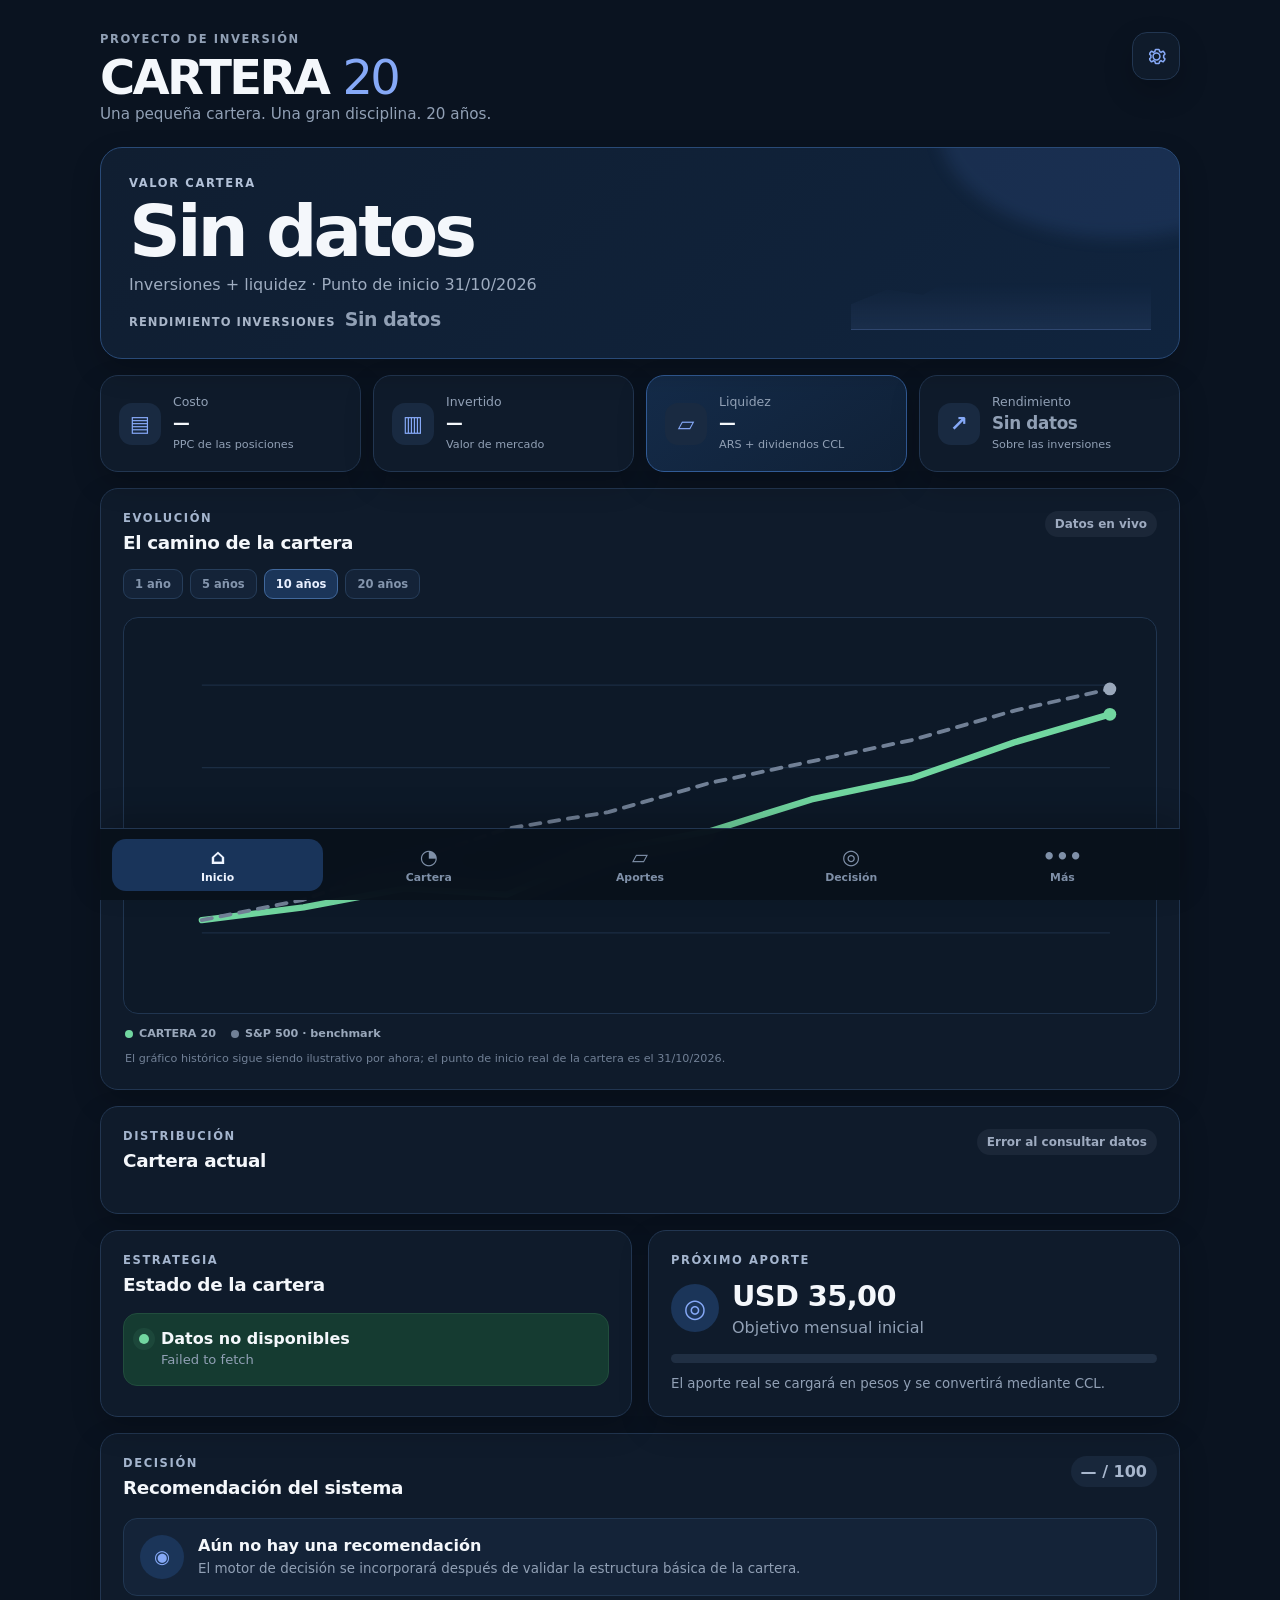
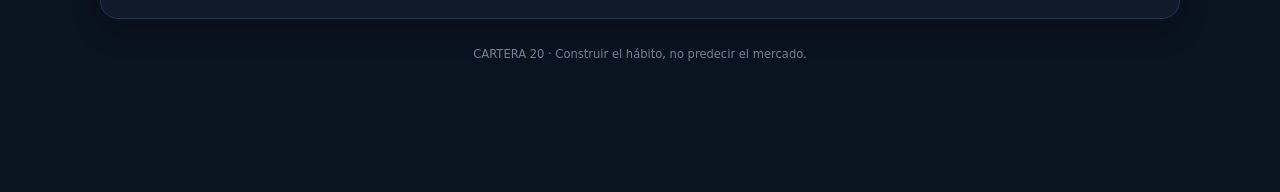
==== commit 32aebb41: "Establecer snapshot real del broker al 31/10/2026 en inicio" ====
--- a/index.html
+++ b/index.html
@@ -13,9 +13,9 @@
 <body>
   <main class="app-shell">
     <header class="topbar"><div><p class="eyebrow">PROYECTO DE INVERSIÓN</p><h1>CARTERA <span>20</span></h1><p class="tagline">Una pequeña cartera. Una gran disciplina. 20 años.</p></div><button class="icon-button" aria-label="Configuración" title="Configuración"><svg viewBox="0 0 24 24" aria-hidden="true"><path d="M12 8.4a3.6 3.6 0 1 0 0 7.2 3.6 3.6 0 0 0 0-7.2Z"/><path d="m19.4 13.2 1.3 1-.1 1.1-1.6 2.1-1.1-.2-1.2-.9a8 8 0 0 1-1.5.9l-.2 1.5-.9.7h-2.6l-.9-.7-.2-1.5a8 8 0 0 1-1.5-.9l-1.2.9-1.1.2-1.6-2.1-.1-1.1 1.3-1a8 8 0 0 1 0-2.4l-1.3-1 .1-1.1 1.6-2.1 1.1.2 1.2.9a8 8 0 0 1 1.5-.9l.2-1.5.9-.7h2.6l.9.7.2 1.5a8 8 0 0 1 1.5.9l1.2-.9 1.1-.2 1.6 2.1.1 1.1-1.3 1a8 8 0 0 1 0 2.4Z"/></svg></button></header>
-    <section class="hero-card"><div><p class="section-label">VALOR CARTERA</p><div id="hero-total" class="hero-value">Cargando…</div><p class="hero-subtitle">Inversiones + liquidez</p><div style="display:flex;align-items:baseline;gap:9px;margin-top:14px;"><span style="color:#a8b5c8;font-size:.72rem;text-transform:uppercase;letter-spacing:.09em;font-weight:750;">Rendimiento total</span><strong id="hero-performance" class="live-neutral" style="font-size:1.18rem;letter-spacing:-.02em;">Calculando…</strong></div></div><div class="hero-chart-placeholder" aria-hidden="true"></div></section>
-    <section class="stats-grid"><article class="stat-card"><div class="stat-icon">▤</div><div><span>Aportado</span><strong id="stat-cost">—</strong><small>Capital invertido</small></div></article><article class="stat-card"><div class="stat-icon">▥</div><div><span>Invertido</span><strong id="stat-invested">—</strong><small>Valor de mercado</small></div></article><article class="stat-card highlight"><div class="stat-icon">▱</div><div><span>Liquidez</span><strong id="stat-cash">—</strong><small>No informada en esta fuente</small></div></article><article class="stat-card"><div class="stat-icon">↗</div><div><span>Rendimiento</span><strong id="stat-performance" class="live-neutral">—</strong><small>Sobre el capital invertido</small></div></article></section>
-    <section class="panel evolution-panel"><div class="panel-heading"><div><p class="section-label">EVOLUCIÓN</p><h2>El camino de la cartera</h2></div><span id="evolution-status" class="status neutral live-status">Datos en vivo</span></div><div class="evolution-controls" aria-label="Período del gráfico"><button type="button">1 año</button><button type="button">5 años</button><button type="button" class="active">10 años</button><button type="button">20 años</button></div><div class="chart-wrap"><svg class="evolution-chart" viewBox="0 0 800 300" role="img" aria-label="Evolución ilustrativa de CARTERA 20 y benchmark S&P 500"><line x1="55" y1="45" x2="770" y2="45" class="chart-grid"/><line x1="55" y1="110" x2="770" y2="110" class="chart-grid"/><line x1="55" y1="175" x2="770" y2="175" class="chart-grid"/><line x1="55" y1="240" x2="770" y2="240" class="chart-grid"/><polyline points="55,230 135,220 215,205 295,210 375,175 455,160 535,135 615,118 695,90 770,68" class="portfolio-line"/><polyline points="55,230 135,214 215,185 295,158 375,145 455,122 535,105 615,88 695,65 770,48" class="benchmark-line"/><circle cx="770" cy="68" r="5" class="portfolio-point"/><circle cx="770" cy="48" r="5" class="benchmark-point"/></svg></div><div class="chart-legend"><span><i class="legend-dot portfolio-dot"></i>CARTERA 20</span><span><i class="legend-dot benchmark-dot"></i>S&amp;P 500 · benchmark</span></div><p class="chart-note">El gráfico histórico sigue siendo ilustrativo por ahora; en este paso conectamos los indicadores actuales al motor real de mercado.</p></section>
+    <section class="hero-card"><div><p class="section-label">VALOR CARTERA</p><div id="hero-total" class="hero-value">Cargando…</div><p class="hero-subtitle">Inversiones + liquidez · Punto de inicio 31/10/2026</p><div style="display:flex;align-items:baseline;gap:9px;margin-top:14px;"><span style="color:#a8b5c8;font-size:.72rem;text-transform:uppercase;letter-spacing:.09em;font-weight:750;">Rendimiento inversiones</span><strong id="hero-performance" class="live-neutral" style="font-size:1.18rem;letter-spacing:-.02em;">Calculando…</strong></div></div><div class="hero-chart-placeholder" aria-hidden="true"></div></section>
+    <section class="stats-grid"><article class="stat-card"><div class="stat-icon">▤</div><div><span>Costo</span><strong id="stat-cost">—</strong><small>PPC de las posiciones</small></div></article><article class="stat-card"><div class="stat-icon">▥</div><div><span>Invertido</span><strong id="stat-invested">—</strong><small>Valor de mercado</small></div></article><article class="stat-card highlight"><div class="stat-icon">▱</div><div><span>Liquidez</span><strong id="stat-cash">—</strong><small>ARS + dividendos CCL</small></div></article><article class="stat-card"><div class="stat-icon">↗</div><div><span>Rendimiento</span><strong id="stat-performance" class="live-neutral">—</strong><small>Sobre las inversiones</small></div></article></section>
+    <section class="panel evolution-panel"><div class="panel-heading"><div><p class="section-label">EVOLUCIÓN</p><h2>El camino de la cartera</h2></div><span id="evolution-status" class="status neutral live-status">Datos en vivo</span></div><div class="evolution-controls" aria-label="Período del gráfico"><button type="button">1 año</button><button type="button">5 años</button><button type="button" class="active">10 años</button><button type="button">20 años</button></div><div class="chart-wrap"><svg class="evolution-chart" viewBox="0 0 800 300" role="img" aria-label="Evolución ilustrativa de CARTERA 20 y benchmark S&P 500"><line x1="55" y1="45" x2="770" y2="45" class="chart-grid"/><line x1="55" y1="110" x2="770" y2="110" class="chart-grid"/><line x1="55" y1="175" x2="770" y2="175" class="chart-grid"/><line x1="55" y1="240" x2="770" y2="240" class="chart-grid"/><polyline points="55,230 135,220 215,205 295,210 375,175 455,160 535,135 615,118 695,90 770,68" class="portfolio-line"/><polyline points="55,230 135,214 215,185 295,158 375,145 455,122 535,105 615,88 695,65 770,48" class="benchmark-line"/><circle cx="770" cy="68" r="5" class="portfolio-point"/><circle cx="770" cy="48" r="5" class="benchmark-point"/></svg></div><div class="chart-legend"><span><i class="legend-dot portfolio-dot"></i>CARTERA 20</span><span><i class="legend-dot benchmark-dot"></i>S&amp;P 500 · benchmark</span></div><p class="chart-note">El gráfico histórico sigue siendo ilustrativo por ahora; el punto de inicio real de la cartera es el 31/10/2026.</p></section>
     <section class="panel"><div class="panel-heading"><div><p class="section-label">DISTRIBUCIÓN</p><h2>Cartera actual</h2></div><span id="allocation-status" class="status neutral live-status">Consultando datos…</span></div><div id="allocation-list" class="allocation-list"></div></section>
     <section class="two-column"><article class="panel strategy-card"><p class="section-label">ESTRATEGIA</p><h2>Estado de la cartera</h2><div class="strategy-status"><span class="status-dot"></span><div><strong id="strategy-title">Consultando bandas…</strong><p id="strategy-text">El estado se calcula con los pesos actuales de los cinco activos.</p></div></div></article><article class="panel contribution-card"><p class="section-label">PRÓXIMO APORTE</p><div class="contribution-main"><div class="target-icon">◎</div><div><h2>USD 35,00</h2><p class="muted">Objetivo mensual inicial</p></div></div><div class="progress-track"><div class="progress-fill" style="width:0%"></div></div><small>El aporte real se cargará en pesos y se convertirá mediante CCL.</small></article></section>
     <section class="panel recommendation-card"><div class="panel-heading"><div><p class="section-label">DECISIÓN</p><h2>Recomendación del sistema</h2></div><span class="score-placeholder">— / 100</span></div><div class="empty-recommendation"><div class="decision-icon">◉</div><div><strong>Aún no hay una recomendación</strong><p>El motor de decisión se incorporará después de validar la estructura básica de la cartera.</p></div></div></section><footer><p>CARTERA 20 · Construir el hábito, no predecir el mercado.</p></footer>
@@ -26,6 +26,9 @@
   (()=>{
     const SHEET_ID='1oVR-CTWE5VmIoy1ly_fJrcrT6ZgtJLllUQBp6iGarv4';
     const CCL=1523.74;
+    const INITIAL_LIQUIDITY_ARS=2902.31;
+    const INITIAL_DIVIDENDS_USD=1.15;
+    const INITIAL_DATE='31/10/2026';
     const assets=[
       {ticker:'SPY',target:60,lower:55,upper:65,units:23,ppc:18479.35},
       {ticker:'BRKB',target:15,lower:12,upper:18,units:3,ppc:32880.00},
@@ -41,24 +44,26 @@
       const quotes=await Promise.all(assets.map(async a=>({...a,quote:await provider.getQuote(a.ticker)})));
       const valid=quotes.filter(a=>Number.isFinite(a.quote.price)&&a.quote.price>0);
       if(!valid.length)throw new Error('No se recibieron precios válidos.');
-      const total=valid.reduce((s,a)=>s+a.units*a.quote.price,0);
+      const totalInvestments=valid.reduce((s,a)=>s+a.units*a.quote.price,0);
       const cost=valid.reduce((s,a)=>s+a.units*a.ppc,0);
-      const performance=cost?((total/cost)-1)*100:0;
-      document.getElementById('hero-total').textContent=`USD ${money(total/CCL)}`;
+      const totalPortfolio=totalInvestments+INITIAL_LIQUIDITY_ARS;
+      const performance=cost?((totalInvestments/cost)-1)*100:0;
+      document.getElementById('hero-total').textContent=`USD ${money(totalPortfolio/CCL)}`;
       setPerf(document.getElementById('hero-performance'),performance);
       document.getElementById('stat-cost').textContent=`USD ${money(cost/CCL)}`;
-      document.getElementById('stat-invested').textContent=`USD ${money(total/CCL)}`;
+      document.getElementById('stat-invested').textContent=`USD ${money(totalInvestments/CCL)}`;
+      document.getElementById('stat-cash').textContent=`$${money(INITIAL_LIQUIDITY_ARS)}`;
       document.getElementById('stat-performance').textContent=`${performance>=0?'+':''}${pct(performance)}`;
       document.getElementById('stat-performance').classList.add(performance>=0?'live-positive':'live-negative');
       const complete=valid.length===assets.length;
-      document.getElementById('allocation-status').textContent=complete?'Datos en vivo · 5/5':`Datos parciales · ${valid.length}/${assets.length}`;
-      const rows=quotes.map(a=>{const value=a.units*a.quote.price;const weight=total?value/total*100:0;return {...a,value,weight,inBand:weight>=a.lower&&weight<=a.upper};});
+      document.getElementById('allocation-status').textContent=complete?`Datos en vivo · 5/5 · Inicio ${INITIAL_DATE}`:`Datos parciales · ${valid.length}/${assets.length}`;
+      const rows=quotes.map(a=>{const value=a.units*a.quote.price;const weight=totalInvestments?value/totalInvestments*100:0;return {...a,value,weight,inBand:weight>=a.lower&&weight<=a.upper};});
       document.getElementById('allocation-list').innerHTML=rows.map(a=>`<div class="allocation-row"><div class="asset-name"><strong>${a.ticker}</strong><span>Objetivo ${a.target}% · banda ${a.lower}–${a.upper}%</span></div><div class="allocation-track"><div class="allocation-fill" style="width:${Math.min(a.weight,100)}%"></div></div><strong>${pct(a.weight)}</strong></div>`).join('');
       const outside=rows.filter(a=>!a.inBand);
       const strategyTitle=document.getElementById('strategy-title');
       strategyTitle.textContent=outside.length?'Revisar distribución':'Cartera dentro de bandas';
       document.getElementById('strategy-text').textContent=outside.length?outside.map(a=>`${a.ticker}: ${a.weight>a.upper?'por encima':'por debajo'} de su banda`).join(' · '):'Los cinco activos se encuentran dentro de sus bandas objetivo.';
-      document.getElementById('evolution-status').textContent=complete?'Datos en vivo · 5/5':'Datos parciales';
+      document.getElementById('evolution-status').textContent=complete?`Datos en vivo · 5/5 · Inicio ${INITIAL_DATE}`:'Datos parciales';
     }
     cargar().catch(error=>{
       document.getElementById('hero-total').textContent='Sin datos';
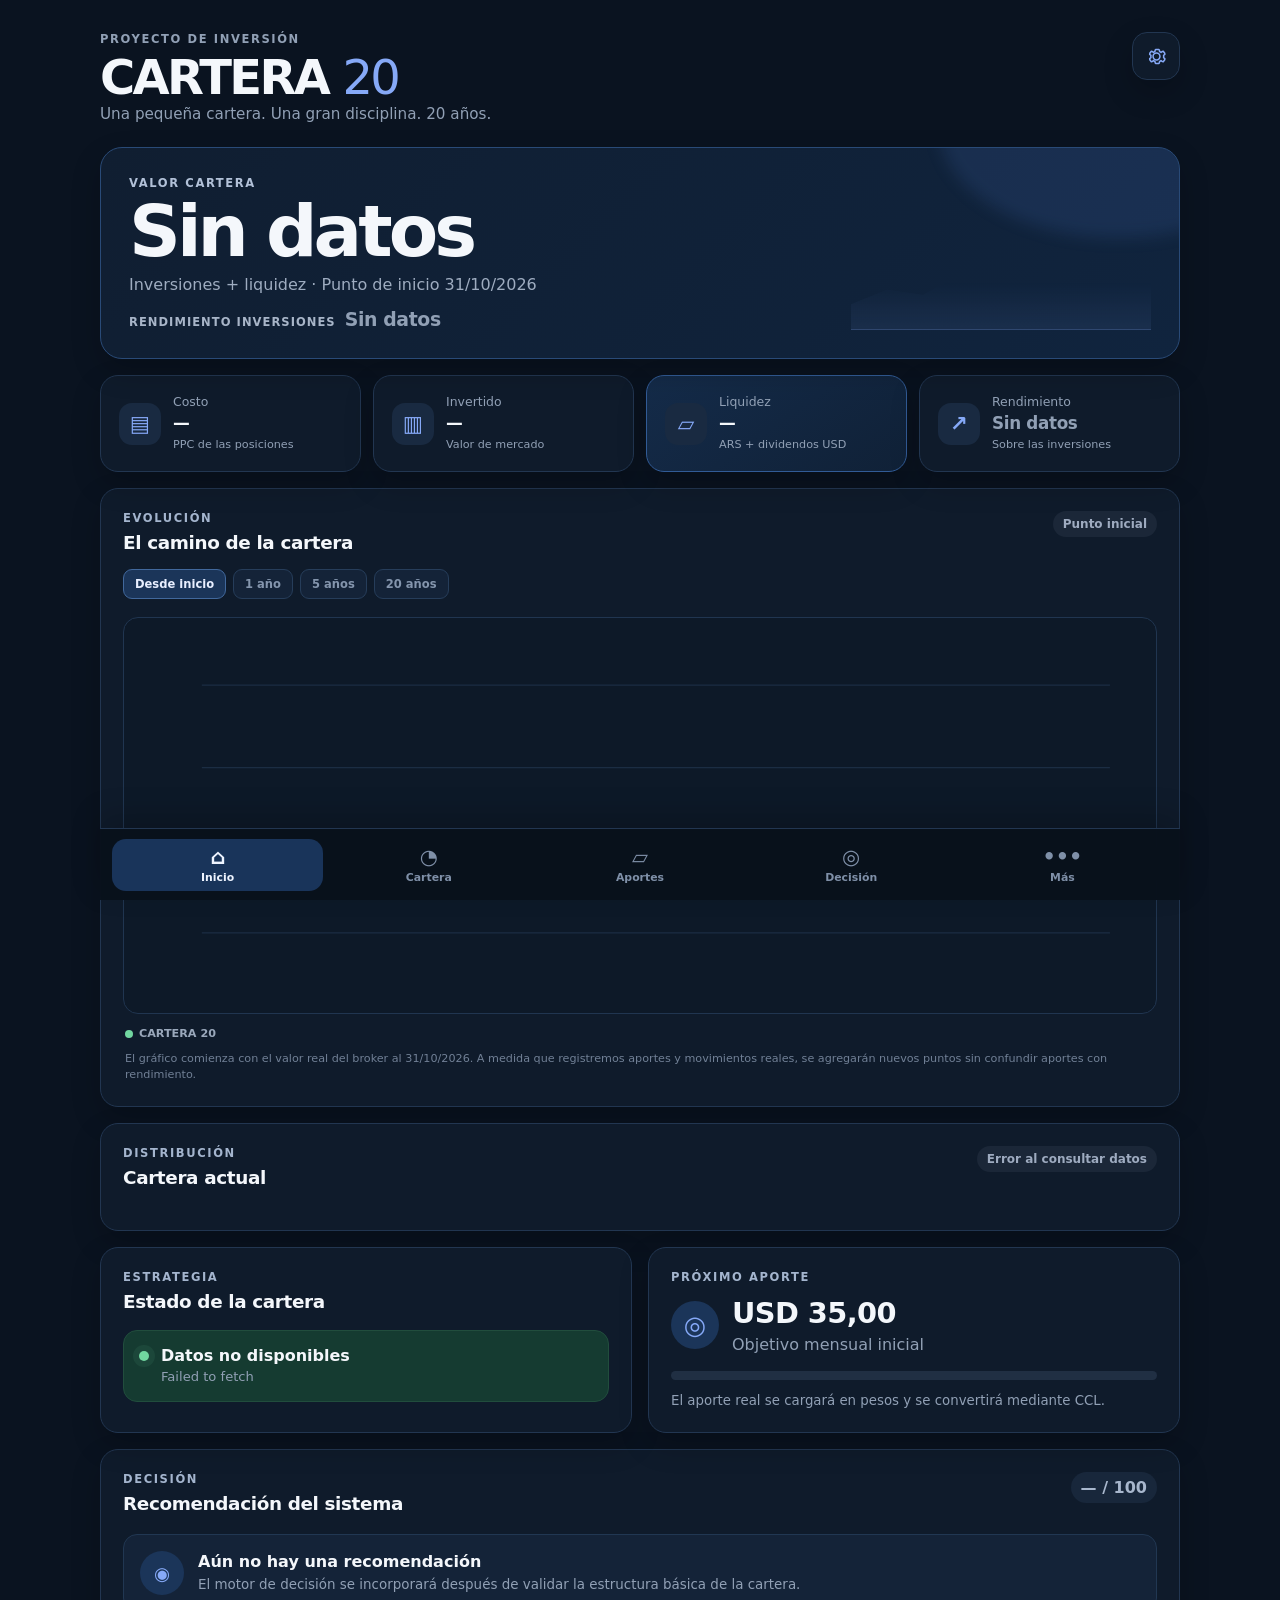
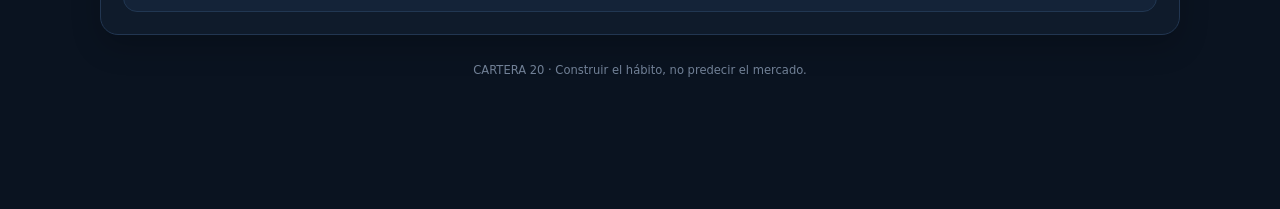
==== commit cc5cb3a8: "Ajustar liquidez en USD y preparar evolución real" ====
--- a/index.html
+++ b/index.html
@@ -7,15 +7,15 @@
   <title>CARTERA 20</title>
   <link rel="stylesheet" href="style.css">
   <style>
-    .evolution-panel{overflow:hidden}.evolution-controls{display:flex;gap:7px;margin:-4px 0 18px;overflow-x:auto;scrollbar-width:none}.evolution-controls::-webkit-scrollbar{display:none}.evolution-controls button{border:1px solid #263d5a;background:#142338;color:#8495ad;border-radius:9px;padding:7px 11px;font-size:.72rem;font-weight:750;cursor:pointer;white-space:nowrap}.evolution-controls button.active{background:#1b3559;border-color:#41689c;color:#e8efff}.chart-wrap{width:100%;overflow:hidden;border:1px solid #203550;border-radius:15px;background:#0d1928;padding:10px 8px 4px}.evolution-chart{display:block;width:100%;height:auto;min-height:190px}.chart-grid{stroke:#1b2d43;stroke-width:1}.portfolio-line{fill:none;stroke:#71d6a0;stroke-width:5;stroke-linecap:round;stroke-linejoin:round}.benchmark-line{fill:none;stroke:#718096;stroke-width:3;stroke-linecap:round;stroke-linejoin:round;stroke-dasharray:8 7}.portfolio-point{fill:#71d6a0}.benchmark-point{fill:#9aa8bb}.chart-legend{display:flex;flex-wrap:wrap;gap:15px;margin:13px 2px 0;color:#9aa8bb;font-size:.7rem;font-weight:700}.chart-legend span{display:flex;align-items:center;gap:6px}.legend-dot{width:8px;height:8px;display:inline-block;border-radius:50%}.portfolio-dot{background:#71d6a0}.benchmark-dot{background:#718096}.chart-note{margin:11px 2px 0;color:#718096;font-size:.7rem;line-height:1.45}.live-positive{color:#71d6a0!important}.live-negative{color:#ff8f8f!important}.live-neutral{color:#91a0b5!important}.live-status{white-space:nowrap}@media(max-width:480px){.evolution-chart{min-height:165px}.chart-legend{gap:10px}}
+    .evolution-panel{overflow:hidden}.evolution-controls{display:flex;gap:7px;margin:-4px 0 18px;overflow-x:auto;scrollbar-width:none}.evolution-controls::-webkit-scrollbar{display:none}.evolution-controls button{border:1px solid #263d5a;background:#142338;color:#8495ad;border-radius:9px;padding:7px 11px;font-size:.72rem;font-weight:750;cursor:pointer;white-space:nowrap}.evolution-controls button.active{background:#1b3559;border-color:#41689c;color:#e8efff}.chart-wrap{width:100%;overflow:hidden;border:1px solid #203550;border-radius:15px;background:#0d1928;padding:10px 8px 4px}.evolution-chart{display:block;width:100%;height:auto;min-height:190px}.chart-grid{stroke:#1b2d43;stroke-width:1}.portfolio-line{fill:none;stroke:#71d6a0;stroke-width:5;stroke-linecap:round;stroke-linejoin:round}.portfolio-point{fill:#71d6a0}.chart-legend{display:flex;flex-wrap:wrap;gap:15px;margin:13px 2px 0;color:#9aa8bb;font-size:.7rem;font-weight:700}.chart-legend span{display:flex;align-items:center;gap:6px}.legend-dot{width:8px;height:8px;display:inline-block;border-radius:50%}.portfolio-dot{background:#71d6a0}.chart-note{margin:11px 2px 0;color:#718096;font-size:.7rem;line-height:1.45}.live-positive{color:#71d6a0!important}.live-negative{color:#ff8f8f!important}.live-neutral{color:#91a0b5!important}.live-status{white-space:nowrap}@media(max-width:480px){.evolution-chart{min-height:165px}.chart-legend{gap:10px}}
   </style>
 </head>
 <body>
   <main class="app-shell">
     <header class="topbar"><div><p class="eyebrow">PROYECTO DE INVERSIÓN</p><h1>CARTERA <span>20</span></h1><p class="tagline">Una pequeña cartera. Una gran disciplina. 20 años.</p></div><button class="icon-button" aria-label="Configuración" title="Configuración"><svg viewBox="0 0 24 24" aria-hidden="true"><path d="M12 8.4a3.6 3.6 0 1 0 0 7.2 3.6 3.6 0 0 0 0-7.2Z"/><path d="m19.4 13.2 1.3 1-.1 1.1-1.6 2.1-1.1-.2-1.2-.9a8 8 0 0 1-1.5.9l-.2 1.5-.9.7h-2.6l-.9-.7-.2-1.5a8 8 0 0 1-1.5-.9l-1.2.9-1.1.2-1.6-2.1-.1-1.1 1.3-1a8 8 0 0 1 0-2.4l-1.3-1 .1-1.1 1.6-2.1 1.1.2 1.2.9a8 8 0 0 1 1.5-.9l.2-1.5.9-.7h2.6l.9.7.2 1.5a8 8 0 0 1 1.5.9l1.2-.9 1.1-.2 1.6 2.1.1 1.1-1.3 1a8 8 0 0 1 0 2.4Z"/></svg></button></header>
     <section class="hero-card"><div><p class="section-label">VALOR CARTERA</p><div id="hero-total" class="hero-value">Cargando…</div><p class="hero-subtitle">Inversiones + liquidez · Punto de inicio 31/10/2026</p><div style="display:flex;align-items:baseline;gap:9px;margin-top:14px;"><span style="color:#a8b5c8;font-size:.72rem;text-transform:uppercase;letter-spacing:.09em;font-weight:750;">Rendimiento inversiones</span><strong id="hero-performance" class="live-neutral" style="font-size:1.18rem;letter-spacing:-.02em;">Calculando…</strong></div></div><div class="hero-chart-placeholder" aria-hidden="true"></div></section>
-    <section class="stats-grid"><article class="stat-card"><div class="stat-icon">▤</div><div><span>Costo</span><strong id="stat-cost">—</strong><small>PPC de las posiciones</small></div></article><article class="stat-card"><div class="stat-icon">▥</div><div><span>Invertido</span><strong id="stat-invested">—</strong><small>Valor de mercado</small></div></article><article class="stat-card highlight"><div class="stat-icon">▱</div><div><span>Liquidez</span><strong id="stat-cash">—</strong><small>ARS + dividendos CCL</small></div></article><article class="stat-card"><div class="stat-icon">↗</div><div><span>Rendimiento</span><strong id="stat-performance" class="live-neutral">—</strong><small>Sobre las inversiones</small></div></article></section>
-    <section class="panel evolution-panel"><div class="panel-heading"><div><p class="section-label">EVOLUCIÓN</p><h2>El camino de la cartera</h2></div><span id="evolution-status" class="status neutral live-status">Datos en vivo</span></div><div class="evolution-controls" aria-label="Período del gráfico"><button type="button">1 año</button><button type="button">5 años</button><button type="button" class="active">10 años</button><button type="button">20 años</button></div><div class="chart-wrap"><svg class="evolution-chart" viewBox="0 0 800 300" role="img" aria-label="Evolución ilustrativa de CARTERA 20 y benchmark S&P 500"><line x1="55" y1="45" x2="770" y2="45" class="chart-grid"/><line x1="55" y1="110" x2="770" y2="110" class="chart-grid"/><line x1="55" y1="175" x2="770" y2="175" class="chart-grid"/><line x1="55" y1="240" x2="770" y2="240" class="chart-grid"/><polyline points="55,230 135,220 215,205 295,210 375,175 455,160 535,135 615,118 695,90 770,68" class="portfolio-line"/><polyline points="55,230 135,214 215,185 295,158 375,145 455,122 535,105 615,88 695,65 770,48" class="benchmark-line"/><circle cx="770" cy="68" r="5" class="portfolio-point"/><circle cx="770" cy="48" r="5" class="benchmark-point"/></svg></div><div class="chart-legend"><span><i class="legend-dot portfolio-dot"></i>CARTERA 20</span><span><i class="legend-dot benchmark-dot"></i>S&amp;P 500 · benchmark</span></div><p class="chart-note">El gráfico histórico sigue siendo ilustrativo por ahora; el punto de inicio real de la cartera es el 31/10/2026.</p></section>
+    <section class="stats-grid"><article class="stat-card"><div class="stat-icon">▤</div><div><span>Costo</span><strong id="stat-cost">—</strong><small>PPC de las posiciones</small></div></article><article class="stat-card"><div class="stat-icon">▥</div><div><span>Invertido</span><strong id="stat-invested">—</strong><small>Valor de mercado</small></div></article><article class="stat-card highlight"><div class="stat-icon">▱</div><div><span>Liquidez</span><strong id="stat-cash">—</strong><small id="stat-cash-detail">ARS + dividendos USD</small></div></article><article class="stat-card"><div class="stat-icon">↗</div><div><span>Rendimiento</span><strong id="stat-performance" class="live-neutral">—</strong><small>Sobre las inversiones</small></div></article></section>
+    <section class="panel evolution-panel"><div class="panel-heading"><div><p class="section-label">EVOLUCIÓN</p><h2>El camino de la cartera</h2></div><span id="evolution-status" class="status neutral live-status">Punto inicial</span></div><div class="evolution-controls" aria-label="Período del gráfico"><button type="button" class="active">Desde inicio</button><button type="button">1 año</button><button type="button">5 años</button><button type="button">20 años</button></div><div class="chart-wrap"><svg class="evolution-chart" viewBox="0 0 800 300" role="img" aria-label="Evolución real de CARTERA 20 desde el 31 de octubre de 2026"><line x1="55" y1="45" x2="770" y2="45" class="chart-grid"/><line x1="55" y1="110" x2="770" y2="110" class="chart-grid"/><line x1="55" y1="175" x2="770" y2="175" class="chart-grid"/><line x1="55" y1="240" x2="770" y2="240" class="chart-grid"/><polyline id="portfolio-evolution-line" points="55,175" class="portfolio-line"/><circle id="portfolio-evolution-point" cx="55" cy="175" r="5" class="portfolio-point"/></svg></div><div class="chart-legend"><span><i class="legend-dot portfolio-dot"></i>CARTERA 20</span></div><p class="chart-note">El gráfico comienza con el valor real del broker al 31/10/2026. A medida que registremos aportes y movimientos reales, se agregarán nuevos puntos sin confundir aportes con rendimiento.</p></section>
     <section class="panel"><div class="panel-heading"><div><p class="section-label">DISTRIBUCIÓN</p><h2>Cartera actual</h2></div><span id="allocation-status" class="status neutral live-status">Consultando datos…</span></div><div id="allocation-list" class="allocation-list"></div></section>
     <section class="two-column"><article class="panel strategy-card"><p class="section-label">ESTRATEGIA</p><h2>Estado de la cartera</h2><div class="strategy-status"><span class="status-dot"></span><div><strong id="strategy-title">Consultando bandas…</strong><p id="strategy-text">El estado se calcula con los pesos actuales de los cinco activos.</p></div></div></article><article class="panel contribution-card"><p class="section-label">PRÓXIMO APORTE</p><div class="contribution-main"><div class="target-icon">◎</div><div><h2>USD 35,00</h2><p class="muted">Objetivo mensual inicial</p></div></div><div class="progress-track"><div class="progress-fill" style="width:0%"></div></div><small>El aporte real se cargará en pesos y se convertirá mediante CCL.</small></article></section>
     <section class="panel recommendation-card"><div class="panel-heading"><div><p class="section-label">DECISIÓN</p><h2>Recomendación del sistema</h2></div><span class="score-placeholder">— / 100</span></div><div class="empty-recommendation"><div class="decision-icon">◉</div><div><strong>Aún no hay una recomendación</strong><p>El motor de decisión se incorporará después de validar la estructura básica de la cartera.</p></div></div></section><footer><p>CARTERA 20 · Construir el hábito, no predecir el mercado.</p></footer>
@@ -24,9 +24,9 @@
   <script src="market-data.js"></script>
   <script>
   (()=>{
-    const SHEET_ID='1oVR-CTWE5VmIoy1ly_fJrcrT6ZgtJLllUQBp6iGarv4';
+    const SHEET_ID='1oVR-CTWE5VmIoy1ly_fJcrT6ZgtJLllUQBp6iGarv4';
     const CCL=1523.74;
-    const INITIAL_LIQUIDITY_ARS=2902.31;
+    const INITIAL_CASH_ARS=1116.62;
     const INITIAL_DIVIDENDS_USD=1.15;
     const INITIAL_DATE='31/10/2026';
     const assets=[
@@ -46,13 +46,15 @@
       if(!valid.length)throw new Error('No se recibieron precios válidos.');
       const totalInvestments=valid.reduce((s,a)=>s+a.units*a.quote.price,0);
       const cost=valid.reduce((s,a)=>s+a.units*a.ppc,0);
-      const totalPortfolio=totalInvestments+INITIAL_LIQUIDITY_ARS;
+      const liquidityUSD=(INITIAL_CASH_ARS/CCL)+INITIAL_DIVIDENDS_USD;
+      const totalPortfolioUSD=(totalInvestments/CCL)+liquidityUSD;
       const performance=cost?((totalInvestments/cost)-1)*100:0;
-      document.getElementById('hero-total').textContent=`USD ${money(totalPortfolio/CCL)}`;
+      document.getElementById('hero-total').textContent=`USD ${money(totalPortfolioUSD)}`;
       setPerf(document.getElementById('hero-performance'),performance);
       document.getElementById('stat-cost').textContent=`USD ${money(cost/CCL)}`;
       document.getElementById('stat-invested').textContent=`USD ${money(totalInvestments/CCL)}`;
-      document.getElementById('stat-cash').textContent=`$${money(INITIAL_LIQUIDITY_ARS)}`;
+      document.getElementById('stat-cash').textContent=`USD ${money(liquidityUSD)}`;
+      document.getElementById('stat-cash-detail').textContent=`$${money(INITIAL_CASH_ARS)} + USD ${money(INITIAL_DIVIDENDS_USD)} · CCL $${money(CCL)}`;
       document.getElementById('stat-performance').textContent=`${performance>=0?'+':''}${pct(performance)}`;
       document.getElementById('stat-performance').classList.add(performance>=0?'live-positive':'live-negative');
       const complete=valid.length===assets.length;
@@ -63,7 +65,7 @@
       const strategyTitle=document.getElementById('strategy-title');
       strategyTitle.textContent=outside.length?'Revisar distribución':'Cartera dentro de bandas';
       document.getElementById('strategy-text').textContent=outside.length?outside.map(a=>`${a.ticker}: ${a.weight>a.upper?'por encima':'por debajo'} de su banda`).join(' · '):'Los cinco activos se encuentran dentro de sus bandas objetivo.';
-      document.getElementById('evolution-status').textContent=complete?`Datos en vivo · 5/5 · Inicio ${INITIAL_DATE}`:'Datos parciales';
+      document.getElementById('evolution-status').textContent=complete?`Punto inicial · ${INITIAL_DATE}`:'Datos parciales';
     }
     cargar().catch(error=>{
       document.getElementById('hero-total').textContent='Sin datos';
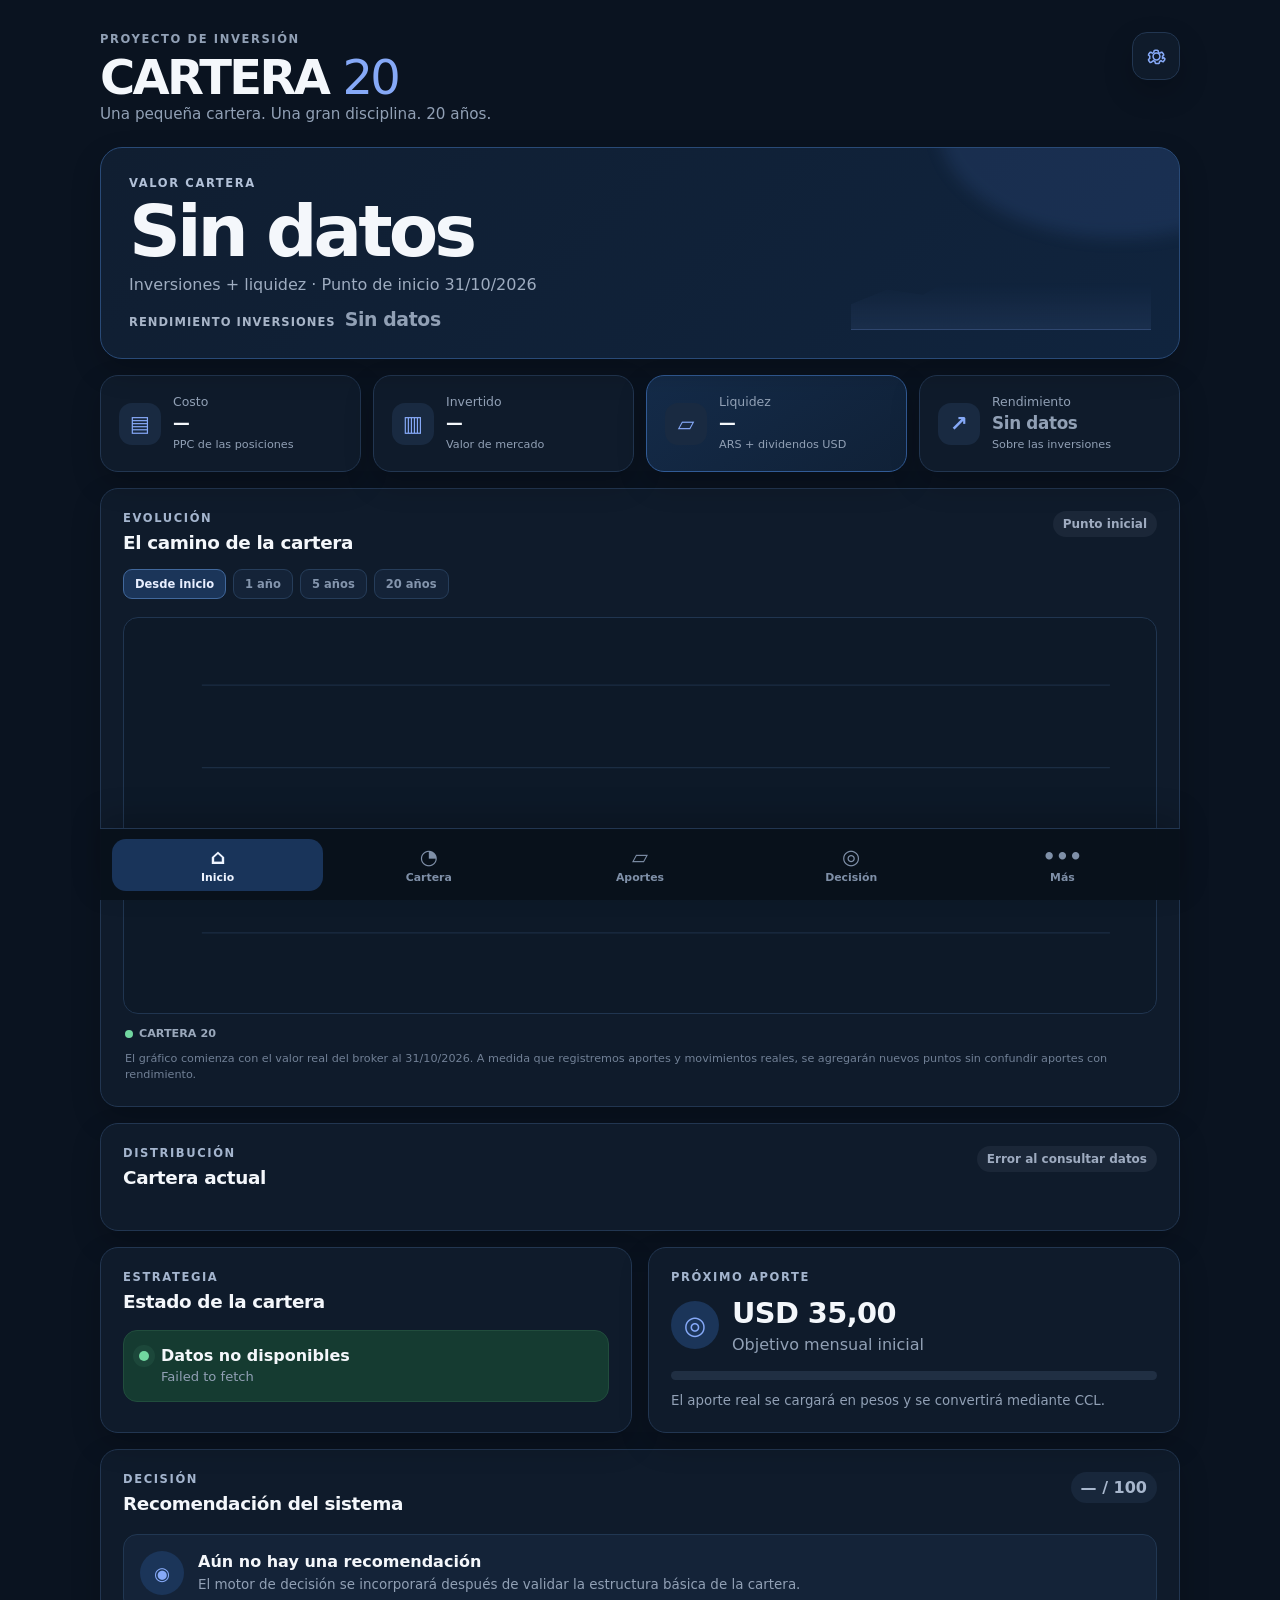
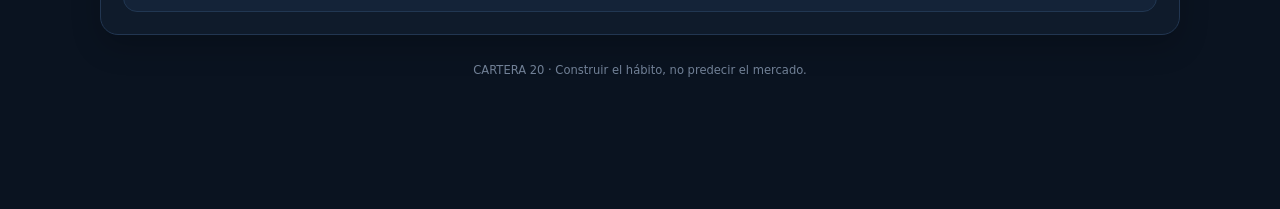
==== commit 2e7243d3: "Fix Google Sheets ID on home" ====
--- a/index.html
+++ b/index.html
@@ -12,7 +12,7 @@
 </head>
 <body>
   <main class="app-shell">
-    <header class="topbar"><div><p class="eyebrow">PROYECTO DE INVERSIÓN</p><h1>CARTERA <span>20</span></h1><p class="tagline">Una pequeña cartera. Una gran disciplina. 20 años.</p></div><button class="icon-button" aria-label="Configuración" title="Configuración"><svg viewBox="0 0 24 24" aria-hidden="true"><path d="M12 8.4a3.6 3.6 0 1 0 0 7.2 3.6 3.6 0 0 0 0-7.2Z"/><path d="m19.4 13.2 1.3 1-.1 1.1-1.6 2.1-1.1-.2-1.2-.9a8 8 0 0 1-1.5.9l-.2 1.5-.9.7h-2.6l-.9-.7-.2-1.5a8 8 0 0 1-1.5-.9l-1.2.9-1.1.2-1.6-2.1-.1-1.1 1.3-1a8 8 0 0 1 0-2.4l-1.3-1 .1-1.1 1.6-2.1 1.1.2 1.2.9a8 8 0 0 1 1.5-.9l.2-1.5.9-.7h2.6l.9.7.2 1.5a8 8 0 0 1 1.5.9l1.2-.9 1.1-.2 1.6 2.1.1 1.1-1.3 1a8 8 0 0 1 0 2.4Z"/></svg></button></header>
+    <header class="topbar"><div><p class="eyebrow">PROYECTO DE INVERSIÓN</p><h1>CARTERA <span>20</span></h1><p class="tagline">Una pequeña cartera. Una gran disciplina. 20 años.</p></div><button class="icon-button" aria-label="Configuración" title="Configuración"><svg viewBox="0 0 24 24" aria-hidden="true"><path d="M12 8.4a3.6 3.6 0 1 0 0 7.2 3.6 3.6 0 0 0 0-7.2Z"/><path d="m19.4 13.2 1.3 1-.1 1.1-1.6 2.1-1.1-.2-1.2-.9a8 8 0 0 1-1.5.9l-.2 1.5-.9.7h-2.6l-.9-.7-.2-1.5a8 8 0 0 1-1.5-.9l-1.2.9-1.2.9-1.1.2-1.6-2.1-.1-1.1 1.3-1a8 8 0 0 1 0-2.4l-1.3-1 .1-1.1 1.6-2.1 1.1.2 1.2.9a8 8 0 0 1 1.5-.9l.2-1.5.9-.7h2.6l.9.7.2 1.5a8 8 0 0 1 1.5.9l1.2-.9 1.1-.2 1.6 2.1.1 1.1-1.3 1a8 8 0 0 1 0 2.4Z"/></svg></button></header>
     <section class="hero-card"><div><p class="section-label">VALOR CARTERA</p><div id="hero-total" class="hero-value">Cargando…</div><p class="hero-subtitle">Inversiones + liquidez · Punto de inicio 31/10/2026</p><div style="display:flex;align-items:baseline;gap:9px;margin-top:14px;"><span style="color:#a8b5c8;font-size:.72rem;text-transform:uppercase;letter-spacing:.09em;font-weight:750;">Rendimiento inversiones</span><strong id="hero-performance" class="live-neutral" style="font-size:1.18rem;letter-spacing:-.02em;">Calculando…</strong></div></div><div class="hero-chart-placeholder" aria-hidden="true"></div></section>
     <section class="stats-grid"><article class="stat-card"><div class="stat-icon">▤</div><div><span>Costo</span><strong id="stat-cost">—</strong><small>PPC de las posiciones</small></div></article><article class="stat-card"><div class="stat-icon">▥</div><div><span>Invertido</span><strong id="stat-invested">—</strong><small>Valor de mercado</small></div></article><article class="stat-card highlight"><div class="stat-icon">▱</div><div><span>Liquidez</span><strong id="stat-cash">—</strong><small id="stat-cash-detail">ARS + dividendos USD</small></div></article><article class="stat-card"><div class="stat-icon">↗</div><div><span>Rendimiento</span><strong id="stat-performance" class="live-neutral">—</strong><small>Sobre las inversiones</small></div></article></section>
     <section class="panel evolution-panel"><div class="panel-heading"><div><p class="section-label">EVOLUCIÓN</p><h2>El camino de la cartera</h2></div><span id="evolution-status" class="status neutral live-status">Punto inicial</span></div><div class="evolution-controls" aria-label="Período del gráfico"><button type="button" class="active">Desde inicio</button><button type="button">1 año</button><button type="button">5 años</button><button type="button">20 años</button></div><div class="chart-wrap"><svg class="evolution-chart" viewBox="0 0 800 300" role="img" aria-label="Evolución real de CARTERA 20 desde el 31 de octubre de 2026"><line x1="55" y1="45" x2="770" y2="45" class="chart-grid"/><line x1="55" y1="110" x2="770" y2="110" class="chart-grid"/><line x1="55" y1="175" x2="770" y2="175" class="chart-grid"/><line x1="55" y1="240" x2="770" y2="240" class="chart-grid"/><polyline id="portfolio-evolution-line" points="55,175" class="portfolio-line"/><circle id="portfolio-evolution-point" cx="55" cy="175" r="5" class="portfolio-point"/></svg></div><div class="chart-legend"><span><i class="legend-dot portfolio-dot"></i>CARTERA 20</span></div><p class="chart-note">El gráfico comienza con el valor real del broker al 31/10/2026. A medida que registremos aportes y movimientos reales, se agregarán nuevos puntos sin confundir aportes con rendimiento.</p></section>
@@ -24,7 +24,7 @@
   <script src="market-data.js"></script>
   <script>
   (()=>{
-    const SHEET_ID='1oVR-CTWE5VmIoy1ly_fJcrT6ZgtJLllUQBp6iGarv4';
+    const SHEET_ID='1oVR-CTWE5VmIoy1ly_fJrcrT6ZgtJLllUQBp6iGarv4';
     const CCL=1523.74;
     const INITIAL_CASH_ARS=1116.62;
     const INITIAL_DIVIDENDS_USD=1.15;
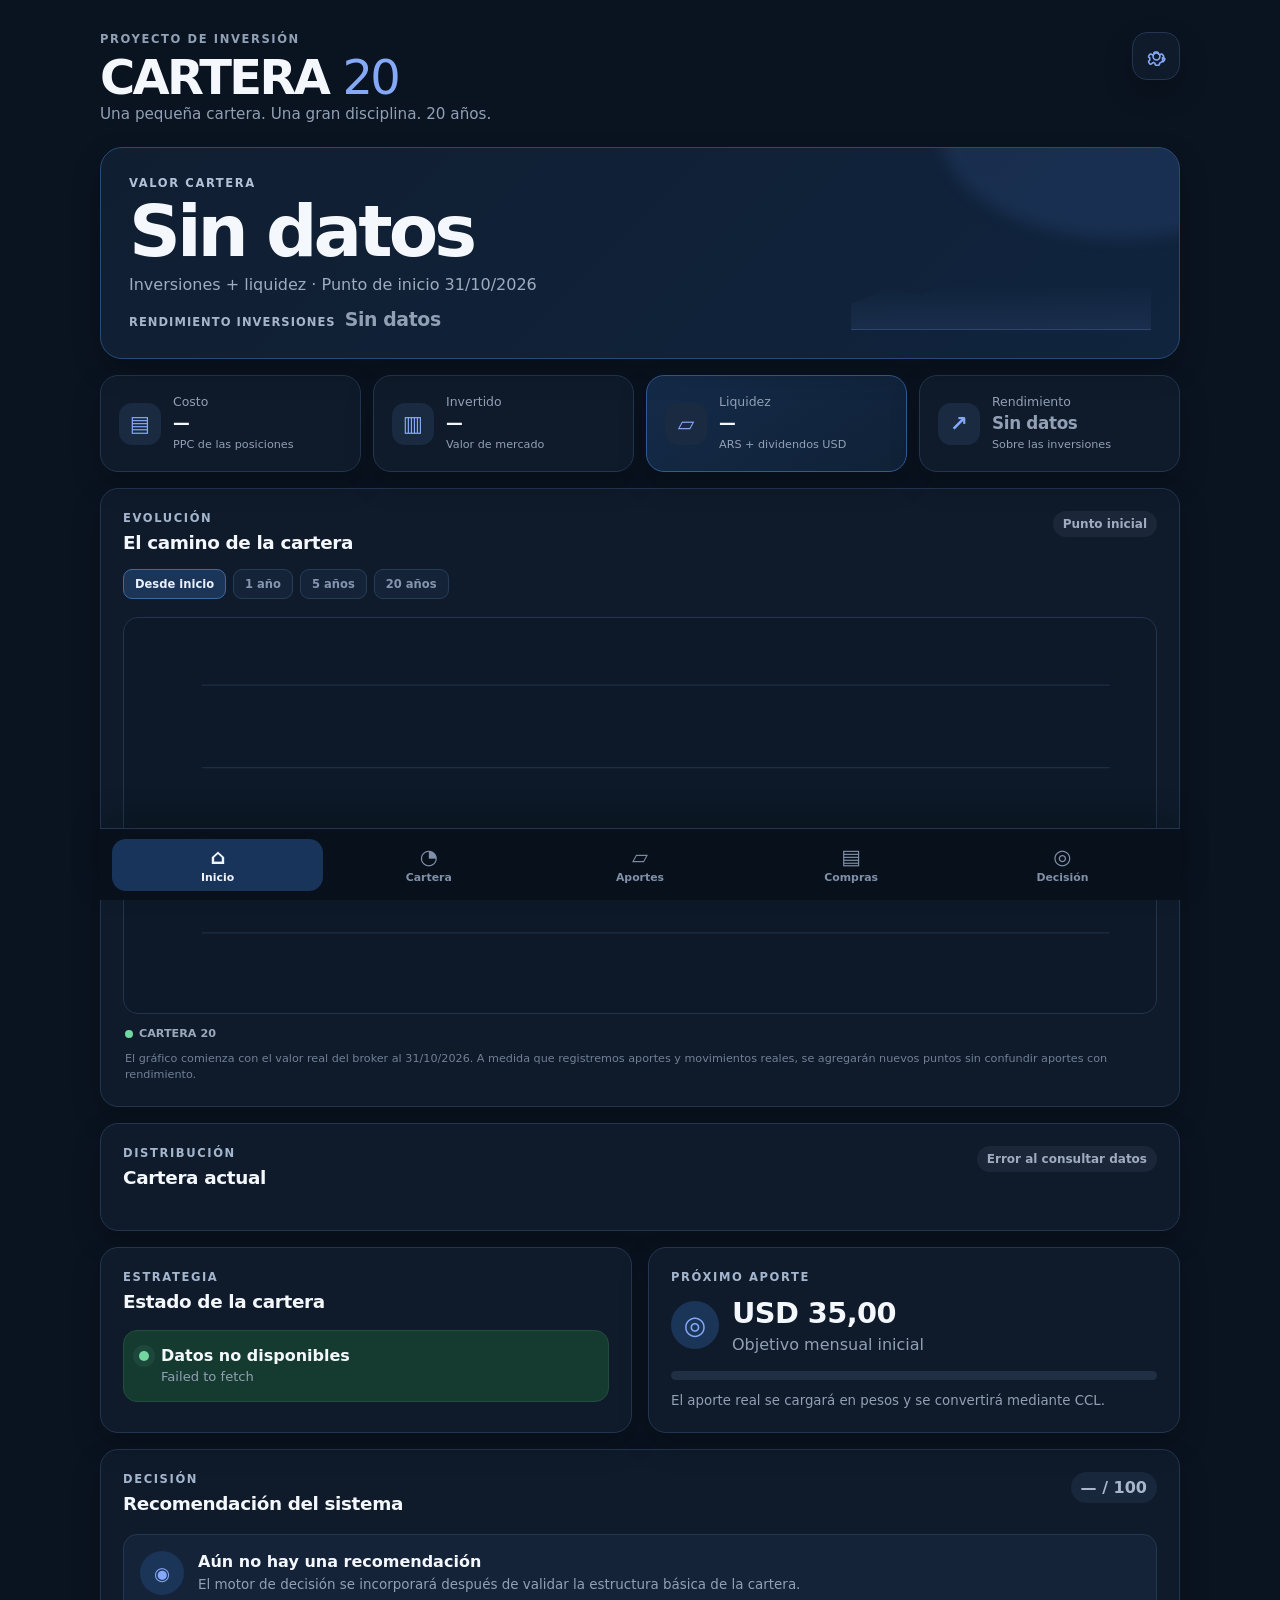
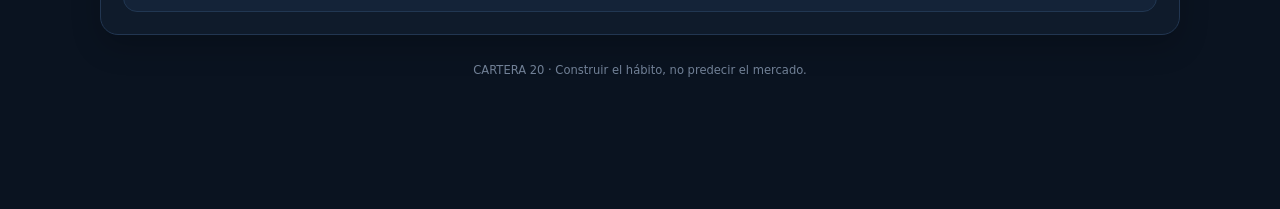
==== commit dd2d1f02: "Integrar COMPRAS en cartera general" ====
--- a/index.html
+++ b/index.html
@@ -1,81 +1,31 @@
 <!DOCTYPE html>
 <html lang="es">
 <head>
-  <meta charset="UTF-8">
-  <meta name="viewport" content="width=device-width, initial-scale=1.0">
-  <meta name="theme-color" content="#0d1726">
-  <title>CARTERA 20</title>
-  <link rel="stylesheet" href="style.css">
-  <style>
-    .evolution-panel{overflow:hidden}.evolution-controls{display:flex;gap:7px;margin:-4px 0 18px;overflow-x:auto;scrollbar-width:none}.evolution-controls::-webkit-scrollbar{display:none}.evolution-controls button{border:1px solid #263d5a;background:#142338;color:#8495ad;border-radius:9px;padding:7px 11px;font-size:.72rem;font-weight:750;cursor:pointer;white-space:nowrap}.evolution-controls button.active{background:#1b3559;border-color:#41689c;color:#e8efff}.chart-wrap{width:100%;overflow:hidden;border:1px solid #203550;border-radius:15px;background:#0d1928;padding:10px 8px 4px}.evolution-chart{display:block;width:100%;height:auto;min-height:190px}.chart-grid{stroke:#1b2d43;stroke-width:1}.portfolio-line{fill:none;stroke:#71d6a0;stroke-width:5;stroke-linecap:round;stroke-linejoin:round}.portfolio-point{fill:#71d6a0}.chart-legend{display:flex;flex-wrap:wrap;gap:15px;margin:13px 2px 0;color:#9aa8bb;font-size:.7rem;font-weight:700}.chart-legend span{display:flex;align-items:center;gap:6px}.legend-dot{width:8px;height:8px;display:inline-block;border-radius:50%}.portfolio-dot{background:#71d6a0}.chart-note{margin:11px 2px 0;color:#718096;font-size:.7rem;line-height:1.45}.live-positive{color:#71d6a0!important}.live-negative{color:#ff8f8f!important}.live-neutral{color:#91a0b5!important}.live-status{white-space:nowrap}@media(max-width:480px){.evolution-chart{min-height:165px}.chart-legend{gap:10px}}
-  </style>
-</head>
+<meta charset="UTF-8"><meta name="viewport" content="width=device-width, initial-scale=1.0"><meta name="theme-color" content="#0d1726"><title>CARTERA 20</title><link rel="stylesheet" href="style.css">
+<style>
+.evolution-panel{overflow:hidden}.evolution-controls{display:flex;gap:7px;margin:-4px 0 18px;overflow-x:auto;scrollbar-width:none}.evolution-controls::-webkit-scrollbar{display:none}.evolution-controls button{border:1px solid #263d5a;background:#142338;color:#8495ad;border-radius:9px;padding:7px 11px;font-size:.72rem;font-weight:750;cursor:pointer;white-space:nowrap}.evolution-controls button.active{background:#1b3559;border-color:#41689c;color:#e8efff}.chart-wrap{width:100%;overflow:hidden;border:1px solid #203550;border-radius:15px;background:#0d1928;padding:10px 8px 4px}.evolution-chart{display:block;width:100%;height:auto;min-height:190px}.chart-grid{stroke:#1b2d43;stroke-width:1}.portfolio-line{fill:none;stroke:#71d6a0;stroke-width:5;stroke-linecap:round;stroke-linejoin:round}.portfolio-point{fill:#71d6a0}.chart-legend{display:flex;flex-wrap:wrap;gap:15px;margin:13px 2px 0;color:#9aa8bb;font-size:.7rem;font-weight:700}.chart-legend span{display:flex;align-items:center;gap:6px}.legend-dot{width:8px;height:8px;display:inline-block;border-radius:50%}.portfolio-dot{background:#71d6a0}.chart-note{margin:11px 2px 0;color:#718096;font-size:.7rem;line-height:1.45}.live-positive{color:#71d6a0!important}.live-negative{color:#ff8f8f!important}.live-neutral{color:#91a0b5!important}.live-status{white-space:nowrap}
+</style></head>
 <body>
-  <main class="app-shell">
-    <header class="topbar"><div><p class="eyebrow">PROYECTO DE INVERSIÓN</p><h1>CARTERA <span>20</span></h1><p class="tagline">Una pequeña cartera. Una gran disciplina. 20 años.</p></div><button class="icon-button" aria-label="Configuración" title="Configuración"><svg viewBox="0 0 24 24" aria-hidden="true"><path d="M12 8.4a3.6 3.6 0 1 0 0 7.2 3.6 3.6 0 0 0 0-7.2Z"/><path d="m19.4 13.2 1.3 1-.1 1.1-1.6 2.1-1.1-.2-1.2-.9a8 8 0 0 1-1.5.9l-.2 1.5-.9.7h-2.6l-.9-.7-.2-1.5a8 8 0 0 1-1.5-.9l-1.2.9-1.2.9-1.1.2-1.6-2.1-.1-1.1 1.3-1a8 8 0 0 1 0-2.4l-1.3-1 .1-1.1 1.6-2.1 1.1.2 1.2.9a8 8 0 0 1 1.5-.9l.2-1.5.9-.7h2.6l.9.7.2 1.5a8 8 0 0 1 1.5.9l1.2-.9 1.1-.2 1.6 2.1.1 1.1-1.3 1a8 8 0 0 1 0 2.4Z"/></svg></button></header>
-    <section class="hero-card"><div><p class="section-label">VALOR CARTERA</p><div id="hero-total" class="hero-value">Cargando…</div><p class="hero-subtitle">Inversiones + liquidez · Punto de inicio 31/10/2026</p><div style="display:flex;align-items:baseline;gap:9px;margin-top:14px;"><span style="color:#a8b5c8;font-size:.72rem;text-transform:uppercase;letter-spacing:.09em;font-weight:750;">Rendimiento inversiones</span><strong id="hero-performance" class="live-neutral" style="font-size:1.18rem;letter-spacing:-.02em;">Calculando…</strong></div></div><div class="hero-chart-placeholder" aria-hidden="true"></div></section>
-    <section class="stats-grid"><article class="stat-card"><div class="stat-icon">▤</div><div><span>Costo</span><strong id="stat-cost">—</strong><small>PPC de las posiciones</small></div></article><article class="stat-card"><div class="stat-icon">▥</div><div><span>Invertido</span><strong id="stat-invested">—</strong><small>Valor de mercado</small></div></article><article class="stat-card highlight"><div class="stat-icon">▱</div><div><span>Liquidez</span><strong id="stat-cash">—</strong><small id="stat-cash-detail">ARS + dividendos USD</small></div></article><article class="stat-card"><div class="stat-icon">↗</div><div><span>Rendimiento</span><strong id="stat-performance" class="live-neutral">—</strong><small>Sobre las inversiones</small></div></article></section>
-    <section class="panel evolution-panel"><div class="panel-heading"><div><p class="section-label">EVOLUCIÓN</p><h2>El camino de la cartera</h2></div><span id="evolution-status" class="status neutral live-status">Punto inicial</span></div><div class="evolution-controls" aria-label="Período del gráfico"><button type="button" class="active">Desde inicio</button><button type="button">1 año</button><button type="button">5 años</button><button type="button">20 años</button></div><div class="chart-wrap"><svg class="evolution-chart" viewBox="0 0 800 300" role="img" aria-label="Evolución real de CARTERA 20 desde el 31 de octubre de 2026"><line x1="55" y1="45" x2="770" y2="45" class="chart-grid"/><line x1="55" y1="110" x2="770" y2="110" class="chart-grid"/><line x1="55" y1="175" x2="770" y2="175" class="chart-grid"/><line x1="55" y1="240" x2="770" y2="240" class="chart-grid"/><polyline id="portfolio-evolution-line" points="55,175" class="portfolio-line"/><circle id="portfolio-evolution-point" cx="55" cy="175" r="5" class="portfolio-point"/></svg></div><div class="chart-legend"><span><i class="legend-dot portfolio-dot"></i>CARTERA 20</span></div><p class="chart-note">El gráfico comienza con el valor real del broker al 31/10/2026. A medida que registremos aportes y movimientos reales, se agregarán nuevos puntos sin confundir aportes con rendimiento.</p></section>
-    <section class="panel"><div class="panel-heading"><div><p class="section-label">DISTRIBUCIÓN</p><h2>Cartera actual</h2></div><span id="allocation-status" class="status neutral live-status">Consultando datos…</span></div><div id="allocation-list" class="allocation-list"></div></section>
-    <section class="two-column"><article class="panel strategy-card"><p class="section-label">ESTRATEGIA</p><h2>Estado de la cartera</h2><div class="strategy-status"><span class="status-dot"></span><div><strong id="strategy-title">Consultando bandas…</strong><p id="strategy-text">El estado se calcula con los pesos actuales de los cinco activos.</p></div></div></article><article class="panel contribution-card"><p class="section-label">PRÓXIMO APORTE</p><div class="contribution-main"><div class="target-icon">◎</div><div><h2>USD 35,00</h2><p class="muted">Objetivo mensual inicial</p></div></div><div class="progress-track"><div class="progress-fill" style="width:0%"></div></div><small>El aporte real se cargará en pesos y se convertirá mediante CCL.</small></article></section>
-    <section class="panel recommendation-card"><div class="panel-heading"><div><p class="section-label">DECISIÓN</p><h2>Recomendación del sistema</h2></div><span class="score-placeholder">— / 100</span></div><div class="empty-recommendation"><div class="decision-icon">◉</div><div><strong>Aún no hay una recomendación</strong><p>El motor de decisión se incorporará después de validar la estructura básica de la cartera.</p></div></div></section><footer><p>CARTERA 20 · Construir el hábito, no predecir el mercado.</p></footer>
-  </main>
-  <nav class="bottom-nav" aria-label="Navegación principal"><a class="nav-item active" href="index.html"><span class="nav-icon">⌂</span><span>Inicio</span></a><a class="nav-item" href="cartera.html"><span class="nav-icon">◔</span><span>Cartera</span></a><a class="nav-item" href="aportes.html"><span class="nav-icon">▱</span><span>Aportes</span></a><a class="nav-item" href="decision.html"><span class="nav-icon">◎</span><span>Decisión</span></a><a class="nav-item" href="decision.html"><span class="nav-icon">•••</span><span>Más</span></a></nav>
-  <script src="market-data.js"></script>
-  <script>
-  (()=>{
-    const SHEET_ID='1oVR-CTWE5VmIoy1ly_fJrcrT6ZgtJLllUQBp6iGarv4';
-    const CCL=1523.74;
-    const INITIAL_CASH_ARS=1116.62;
-    const INITIAL_DIVIDENDS_USD=1.15;
-    const INITIAL_DATE='31/10/2026';
-    const assets=[
-      {ticker:'SPY',target:60,lower:55,upper:65,units:23,ppc:18479.35},
-      {ticker:'BRKB',target:15,lower:12,upper:18,units:3,ppc:32880.00},
-      {ticker:'VEA',target:10,lower:8,upper:12,units:8,ppc:10698.75},
-      {ticker:'O',target:10,lower:8,upper:12,units:11,ppc:7053.18},
-      {ticker:'SMH',target:5,lower:3,upper:7,units:3,ppc:15948.89}
-    ];
-    const money=v=>new Intl.NumberFormat('es-AR',{minimumFractionDigits:2,maximumFractionDigits:2}).format(v);
-    const pct=v=>`${v.toFixed(2).replace('.',',')}%`;
-    const provider=Cartera20MarketData.crearProveedorGoogleSheets({spreadsheetId:SHEET_ID,sheetByTicker:{SPY:'SPY',BRKB:'BRKB',VEA:'VEA',O:'O',SMH:'SMH'}});
-    const setPerf=(el,value)=>{el.classList.remove('live-positive','live-negative','live-neutral');el.classList.add(value>=0?'live-positive':'live-negative');el.textContent=`${value>=0?'+':''}${pct(value)}`};
-    async function cargar(){
-      const quotes=await Promise.all(assets.map(async a=>({...a,quote:await provider.getQuote(a.ticker)})));
-      const valid=quotes.filter(a=>Number.isFinite(a.quote.price)&&a.quote.price>0);
-      if(!valid.length)throw new Error('No se recibieron precios válidos.');
-      const totalInvestments=valid.reduce((s,a)=>s+a.units*a.quote.price,0);
-      const cost=valid.reduce((s,a)=>s+a.units*a.ppc,0);
-      const liquidityUSD=(INITIAL_CASH_ARS/CCL)+INITIAL_DIVIDENDS_USD;
-      const totalPortfolioUSD=(totalInvestments/CCL)+liquidityUSD;
-      const performance=cost?((totalInvestments/cost)-1)*100:0;
-      document.getElementById('hero-total').textContent=`USD ${money(totalPortfolioUSD)}`;
-      setPerf(document.getElementById('hero-performance'),performance);
-      document.getElementById('stat-cost').textContent=`USD ${money(cost/CCL)}`;
-      document.getElementById('stat-invested').textContent=`USD ${money(totalInvestments/CCL)}`;
-      document.getElementById('stat-cash').textContent=`USD ${money(liquidityUSD)}`;
-      document.getElementById('stat-cash-detail').textContent=`$${money(INITIAL_CASH_ARS)} + USD ${money(INITIAL_DIVIDENDS_USD)} · CCL $${money(CCL)}`;
-      document.getElementById('stat-performance').textContent=`${performance>=0?'+':''}${pct(performance)}`;
-      document.getElementById('stat-performance').classList.add(performance>=0?'live-positive':'live-negative');
-      const complete=valid.length===assets.length;
-      document.getElementById('allocation-status').textContent=complete?`Datos en vivo · 5/5 · Inicio ${INITIAL_DATE}`:`Datos parciales · ${valid.length}/${assets.length}`;
-      const rows=quotes.map(a=>{const value=a.units*a.quote.price;const weight=totalInvestments?value/totalInvestments*100:0;return {...a,value,weight,inBand:weight>=a.lower&&weight<=a.upper};});
-      document.getElementById('allocation-list').innerHTML=rows.map(a=>`<div class="allocation-row"><div class="asset-name"><strong>${a.ticker}</strong><span>Objetivo ${a.target}% · banda ${a.lower}–${a.upper}%</span></div><div class="allocation-track"><div class="allocation-fill" style="width:${Math.min(a.weight,100)}%"></div></div><strong>${pct(a.weight)}</strong></div>`).join('');
-      const outside=rows.filter(a=>!a.inBand);
-      const strategyTitle=document.getElementById('strategy-title');
-      strategyTitle.textContent=outside.length?'Revisar distribución':'Cartera dentro de bandas';
-      document.getElementById('strategy-text').textContent=outside.length?outside.map(a=>`${a.ticker}: ${a.weight>a.upper?'por encima':'por debajo'} de su banda`).join(' · '):'Los cinco activos se encuentran dentro de sus bandas objetivo.';
-      document.getElementById('evolution-status').textContent=complete?`Punto inicial · ${INITIAL_DATE}`:'Datos parciales';
-    }
-    cargar().catch(error=>{
-      document.getElementById('hero-total').textContent='Sin datos';
-      document.getElementById('hero-performance').textContent='Sin datos';
-      document.getElementById('stat-performance').textContent='Sin datos';
-      document.getElementById('allocation-status').textContent='Error al consultar datos';
-      document.getElementById('strategy-title').textContent='Datos no disponibles';
-      document.getElementById('strategy-text').textContent=error.message;
-    });
-  })();
-  </script>
-</body>
-</html>+<main class="app-shell">
+<header class="topbar"><div><p class="eyebrow">PROYECTO DE INVERSIÓN</p><h1>CARTERA <span>20</span></h1><p class="tagline">Una pequeña cartera. Una gran disciplina. 20 años.</p></div><button class="icon-button" aria-label="Configuración" title="Configuración"><svg viewBox="0 0 24 24" aria-hidden="true"><path d="M12 8.4a3.6 3.6 0 1 0 0 7.2 3.6 3.6 0 0 0 0-7.2Z"/><path d="m19.4 13.2 1.3 1-.1 1.1-1.6 2.1-1.1-.2-1.2.9a8 8 0 0 1-1.5.9l-.2 1.5-.9.7h-2.6l-.9-.7-.2-1.5a8 8 0 0 1-1.5-.9l-1.2.9-1.2.9-1.1.2-1.6-2.1-.1-1.1 1.3-1a8 8 0 0 1 0-2.4l-1.3-1 .1-1.1 1.6-2.1 1.1.2 1.2.9a8 8 0 0 1 1.5-.9l.2-1.5.9-.7h2.6l.9.7.2 1.5a8 8 0 0 1 1.5.9l1.2-.9 1.1-.2 1.6 2.1.1 1.1-1.3 1a8 8 0 0 1 0 2.4Z"/></svg></button></header>
+<section class="hero-card"><div><p class="section-label">VALOR CARTERA</p><div id="hero-total" class="hero-value">Cargando…</div><p class="hero-subtitle">Inversiones + liquidez · Punto de inicio 31/10/2026</p><div style="display:flex;align-items:baseline;gap:9px;margin-top:14px;"><span style="color:#a8b5c8;font-size:.72rem;text-transform:uppercase;letter-spacing:.09em;font-weight:750;">Rendimiento inversiones</span><strong id="hero-performance" class="live-neutral" style="font-size:1.18rem;letter-spacing:-.02em;">Calculando…</strong></div></div><div class="hero-chart-placeholder" aria-hidden="true"></div></section>
+<section class="stats-grid"><article class="stat-card"><div class="stat-icon">▤</div><div><span>Costo</span><strong id="stat-cost">—</strong><small>PPC de las posiciones</small></div></article><article class="stat-card"><div class="stat-icon">▥</div><div><span>Invertido</span><strong id="stat-invested">—</strong><small>Valor de mercado</small></div></article><article class="stat-card highlight"><div class="stat-icon">▱</div><div><span>Liquidez</span><strong id="stat-cash">—</strong><small id="stat-cash-detail">ARS + dividendos USD</small></div></article><article class="stat-card"><div class="stat-icon">↗</div><div><span>Rendimiento</span><strong id="stat-performance" class="live-neutral">—</strong><small>Sobre las inversiones</small></div></article></section>
+<section class="panel evolution-panel"><div class="panel-heading"><div><p class="section-label">EVOLUCIÓN</p><h2>El camino de la cartera</h2></div><span id="evolution-status" class="status neutral live-status">Punto inicial</span></div><div class="evolution-controls"><button type="button" class="active">Desde inicio</button><button type="button">1 año</button><button type="button">5 años</button><button type="button">20 años</button></div><div class="chart-wrap"><svg class="evolution-chart" viewBox="0 0 800 300" role="img"><line x1="55" y1="45" x2="770" y2="45" class="chart-grid"/><line x1="55" y1="110" x2="770" y2="110" class="chart-grid"/><line x1="55" y1="175" x2="770" y2="175" class="chart-grid"/><line x1="55" y1="240" x2="770" y2="240" class="chart-grid"/><polyline id="portfolio-evolution-line" points="55,175" class="portfolio-line"/><circle id="portfolio-evolution-point" cx="55" cy="175" r="5" class="portfolio-point"/></svg></div><div class="chart-legend"><span><i class="legend-dot portfolio-dot"></i>CARTERA 20</span></div><p class="chart-note">El gráfico comienza con el valor real del broker al 31/10/2026. A medida que registremos aportes y movimientos reales, se agregarán nuevos puntos sin confundir aportes con rendimiento.</p></section>
+<section class="panel"><div class="panel-heading"><div><p class="section-label">DISTRIBUCIÓN</p><h2>Cartera actual</h2></div><span id="allocation-status" class="status neutral live-status">Consultando datos…</span></div><div id="allocation-list" class="allocation-list"></div></section>
+<section class="two-column"><article class="panel strategy-card"><p class="section-label">ESTRATEGIA</p><h2>Estado de la cartera</h2><div class="strategy-status"><span class="status-dot"></span><div><strong id="strategy-title">Consultando bandas…</strong><p id="strategy-text">El estado se calcula con los pesos actuales de los cinco activos.</p></div></div></article><article class="panel contribution-card"><p class="section-label">PRÓXIMO APORTE</p><div class="contribution-main"><div class="target-icon">◎</div><div><h2>USD 35,00</h2><p class="muted">Objetivo mensual inicial</p></div></div><div class="progress-track"><div class="progress-fill" style="width:0%"></div></div><small id="contribution-detail">El aporte real se cargará en pesos y se convertirá mediante CCL.</small></article></section>
+<section class="panel recommendation-card"><div class="panel-heading"><div><p class="section-label">DECISIÓN</p><h2>Recomendación del sistema</h2></div><span class="score-placeholder">— / 100</span></div><div class="empty-recommendation"><div class="decision-icon">◉</div><div><strong>Aún no hay una recomendación</strong><p>El motor de decisión se incorporará después de validar la estructura básica de la cartera.</p></div></div></section><footer><p>CARTERA 20 · Construir el hábito, no predecir el mercado.</p></footer>
+</main>
+<nav class="bottom-nav"><a class="nav-item active" href="index.html"><span class="nav-icon">⌂</span><span>Inicio</span></a><a class="nav-item" href="cartera.html"><span class="nav-icon">◔</span><span>Cartera</span></a><a class="nav-item" href="aportes.html"><span class="nav-icon">▱</span><span>Aportes</span></a><a class="nav-item" href="compras.html"><span class="nav-icon">▤</span><span>Compras</span></a><a class="nav-item" href="decision.html"><span class="nav-icon">◎</span><span>Decisión</span></a></nav>
+<script src="market-data.js"></script><script src="compras-data.js"></script>
+<script>
+(()=>{
+const SHEET_ID='1oVR-CTWE5VmIoy1ly_fJrcrT6ZgtJLllUQBp6iGarv4',CCL=1523.74,INITIAL_CASH_ARS=1116.62,INITIAL_DIVIDENDS_USD=1.15,INITIAL_DATE='31/10/2026';
+const assets=[{ticker:'SPY',target:60,lower:55,upper:65,units:23,ppc:18479.35},{ticker:'BRKB',target:15,lower:12,upper:18,units:3,ppc:32880},{ticker:'VEA',target:10,lower:8,upper:12,units:8,ppc:10698.75},{ticker:'O',target:10,lower:8,upper:12,units:11,ppc:7053.18},{ticker:'SMH',target:5,lower:3,upper:7,units:3,ppc:15948.89}];
+const money=v=>new Intl.NumberFormat('es-AR',{minimumFractionDigits:2,maximumFractionDigits:2}).format(v),pct=v=>`${v.toFixed(2).replace('.',',')}%`;const provider=Cartera20MarketData.crearProveedorGoogleSheets({spreadsheetId:SHEET_ID,sheetByTicker:{SPY:'SPY',BRKB:'BRKB',VEA:'VEA',O:'O',SMH:'SMH'}});const setPerf=(el,v)=>{el.classList.remove('live-positive','live-negative','live-neutral');el.classList.add(v>=0?'live-positive':'live-negative');el.textContent=`${v>=0?'+':''}${pct(v)}`};
+async function cargarAportes(){const q=encodeURIComponent('select A, B, C, D where A is not null order by A'),u=`https://docs.google.com/spreadsheets/d/${SHEET_ID}/gviz/tq?sheet=APORTES&tqx=out:json&tq=${q}`,r=await fetch(u,{cache:'no-store'});if(!r.ok)throw Error(`No se pudo consultar APORTES (${r.status}).`);const t=await r.text(),i=t.indexOf('{'),j=t.lastIndexOf('}'),rows=JSON.parse(t.slice(i,j+1))?.table?.rows||[];const date=s=>{const m=String(s).match(/^(\d{1,2})\/(\d{1,2})\/(\d{4})$/);return m?new Date(+m[3],+m[2]-1,+m[1]):new Date(s)},start=new Date(2026,9,31);return rows.map(f=>{const c=f.c||[];return{d:date(c[0]?.f??c[0]?.v),ars:Number(c[1]?.v??c[1]?.f),ccl:Number(c[3]?.v??c[3]?.f)}}).filter(x=>x.d&&x.d>start&&x.ars>0&&x.ccl>0)}
+async function cargar(){const [quotes,aportes,compras]=await Promise.all([Promise.all(assets.map(async a=>({...a,quote:await provider.getQuote(a.ticker)}))),cargarAportes(),Cartera20Compras.load()]);const state=Cartera20Compras.applyToAssets(assets,compras);const rows=quotes.map((q,i)=>({...state[i],quote:q.quote}));const valid=rows.filter(a=>Number.isFinite(a.quote.price)&&a.quote.price>0);if(!valid.length)throw Error('No se recibieron precios válidos.');const totalInvestments=valid.reduce((s,a)=>s+a.units*a.quote.price,0),cost=valid.reduce((s,a)=>s+a.costARS,0),aportesUSD=aportes.reduce((s,a)=>s+a.ars/a.ccl,0),movimientosUSD=compras.reduce((s,x)=>s+x.cash/x.ccl,0),liquidityUSD=INITIAL_CASH_ARS/CCL+INITIAL_DIVIDENDS_USD+aportesUSD+movimientosUSD,totalPortfolioUSD=totalInvestments/CCL+liquidityUSD,performance=cost?((totalInvestments/cost)-1)*100:0;
+document.getElementById('hero-total').textContent=`USD ${money(totalPortfolioUSD)}`;setPerf(document.getElementById('hero-performance'),performance);document.getElementById('stat-cost').textContent=`USD ${money(cost/CCL)}`;document.getElementById('stat-invested').textContent=`USD ${money(totalInvestments/CCL)}`;const cash=document.getElementById('stat-cash');cash.textContent=`USD ${money(liquidityUSD)}`;cash.classList.toggle('live-negative',liquidityUSD<0);cash.classList.toggle('live-positive',liquidityUSD>=0);document.getElementById('stat-cash-detail').textContent=`Inicial + aportes + operaciones · ${compras.length} operación(es)`;document.getElementById('stat-performance').textContent=`${performance>=0?'+':''}${pct(performance)}`;document.getElementById('stat-performance').classList.add(performance>=0?'live-positive':'live-negative');document.getElementById('contribution-detail').textContent=`Aportes reales: ${aportes.length} · Operaciones reales: ${compras.length} desde ${INITIAL_DATE}.`;document.getElementById('allocation-status').textContent=`Datos en vivo · ${valid.length}/5 · ${compras.length} operación(es)`;
+const alloc=rows.map(a=>{const value=a.units*a.quote.price,weight=totalInvestments?value/totalInvestments*100:0;return{...a,value,weight,inBand:weight>=a.lower&&weight<=a.upper}});document.getElementById('allocation-list').innerHTML=alloc.map(a=>`<div class="allocation-row"><div class="asset-name"><strong>${a.ticker}</strong><span>${a.units} u. · Objetivo ${a.target}% · banda ${a.lower}–${a.upper}%</span></div><div class="allocation-track"><div class="allocation-fill" style="width:${Math.min(a.weight,100)}%"></div></div><strong>${pct(a.weight)}</strong></div>`).join('');const outside=alloc.filter(a=>!a.inBand);document.getElementById('strategy-title').textContent=outside.length?'Revisar distribución':'Cartera dentro de bandas';document.getElementById('strategy-text').textContent=outside.length?outside.map(a=>`${a.ticker}: ${a.weight>a.upper?'por encima':'por debajo'} de su banda`).join(' · '):'Los cinco activos se encuentran dentro de sus bandas objetivo.';document.getElementById('evolution-status').textContent=`${compras.length} operación(es) · Inicio ${INITIAL_DATE}`}
+cargar().catch(e=>{document.getElementById('hero-total').textContent='Sin datos';document.getElementById('hero-performance').textContent='Sin datos';document.getElementById('stat-performance').textContent='Sin datos';document.getElementById('allocation-status').textContent='Error al consultar datos';document.getElementById('strategy-title').textContent='Datos no disponibles';document.getElementById('strategy-text').textContent=e.message});
+})();
+</script></body></html>
